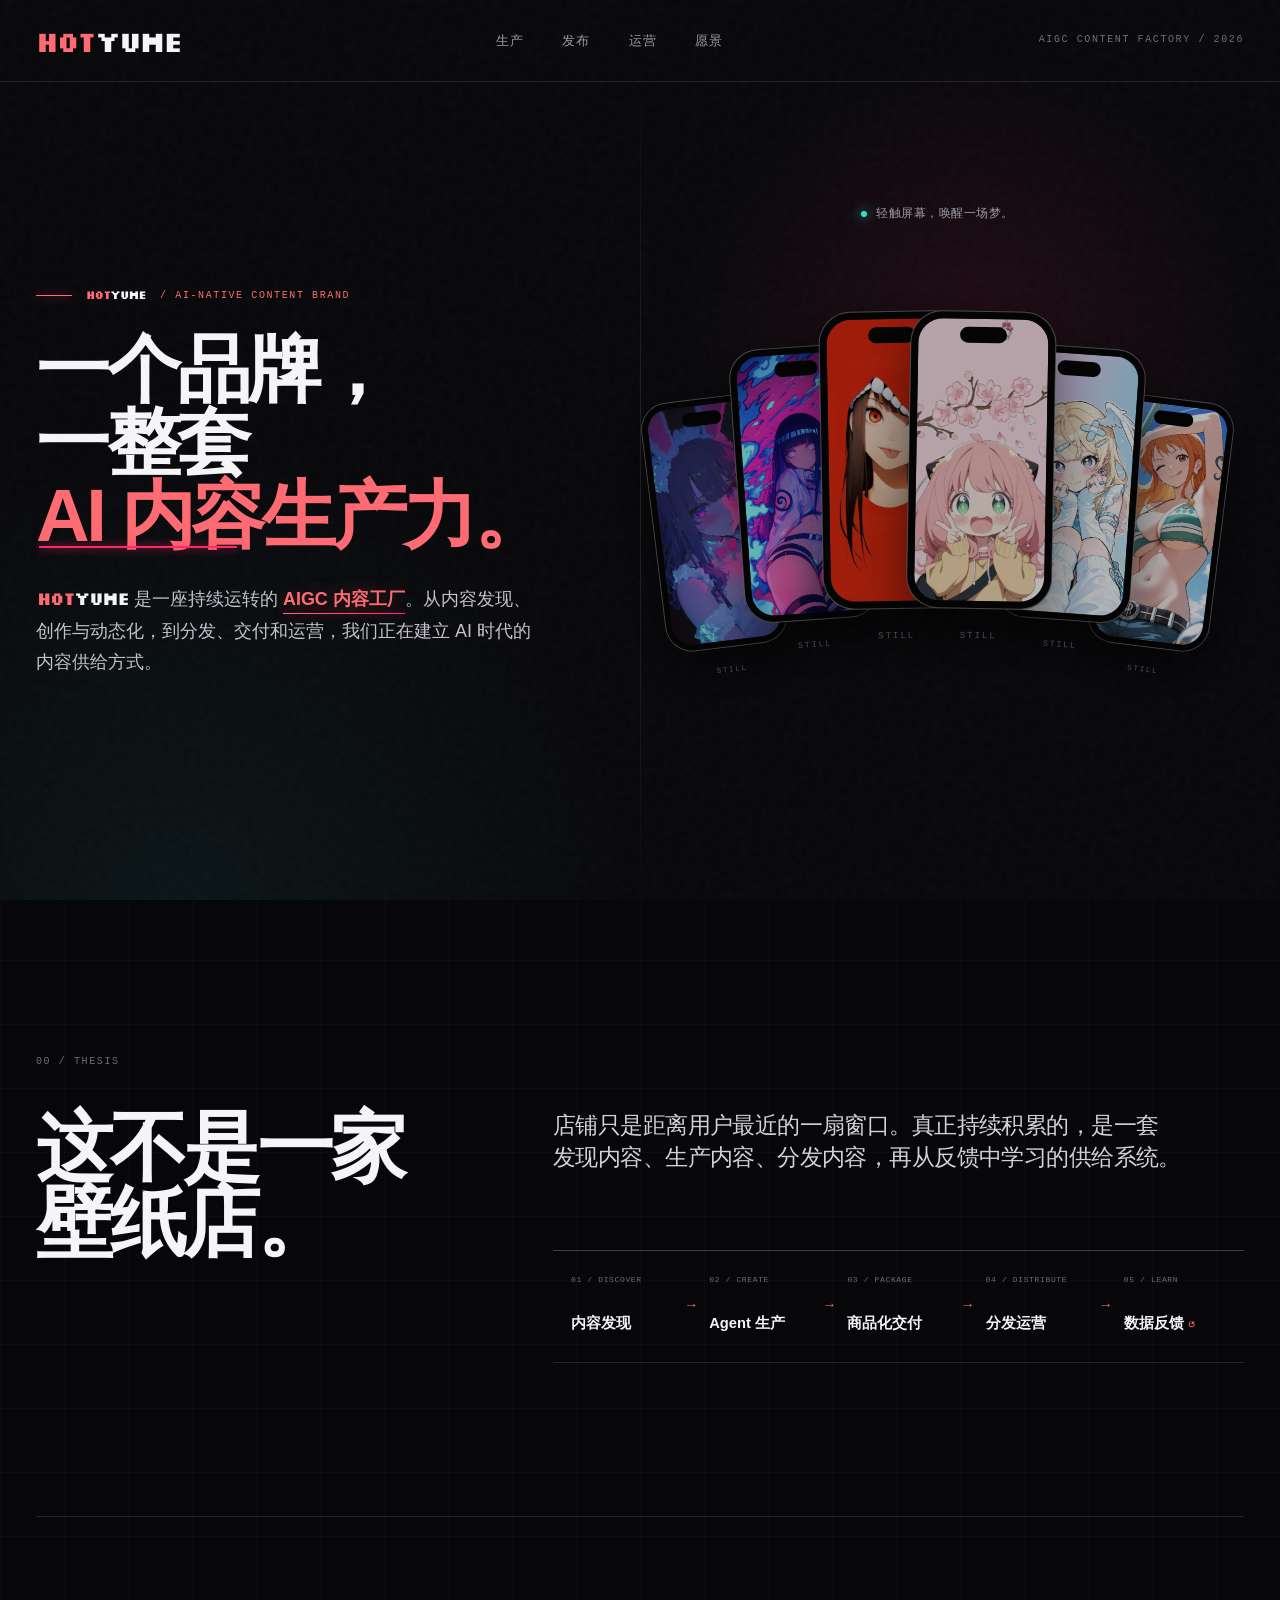
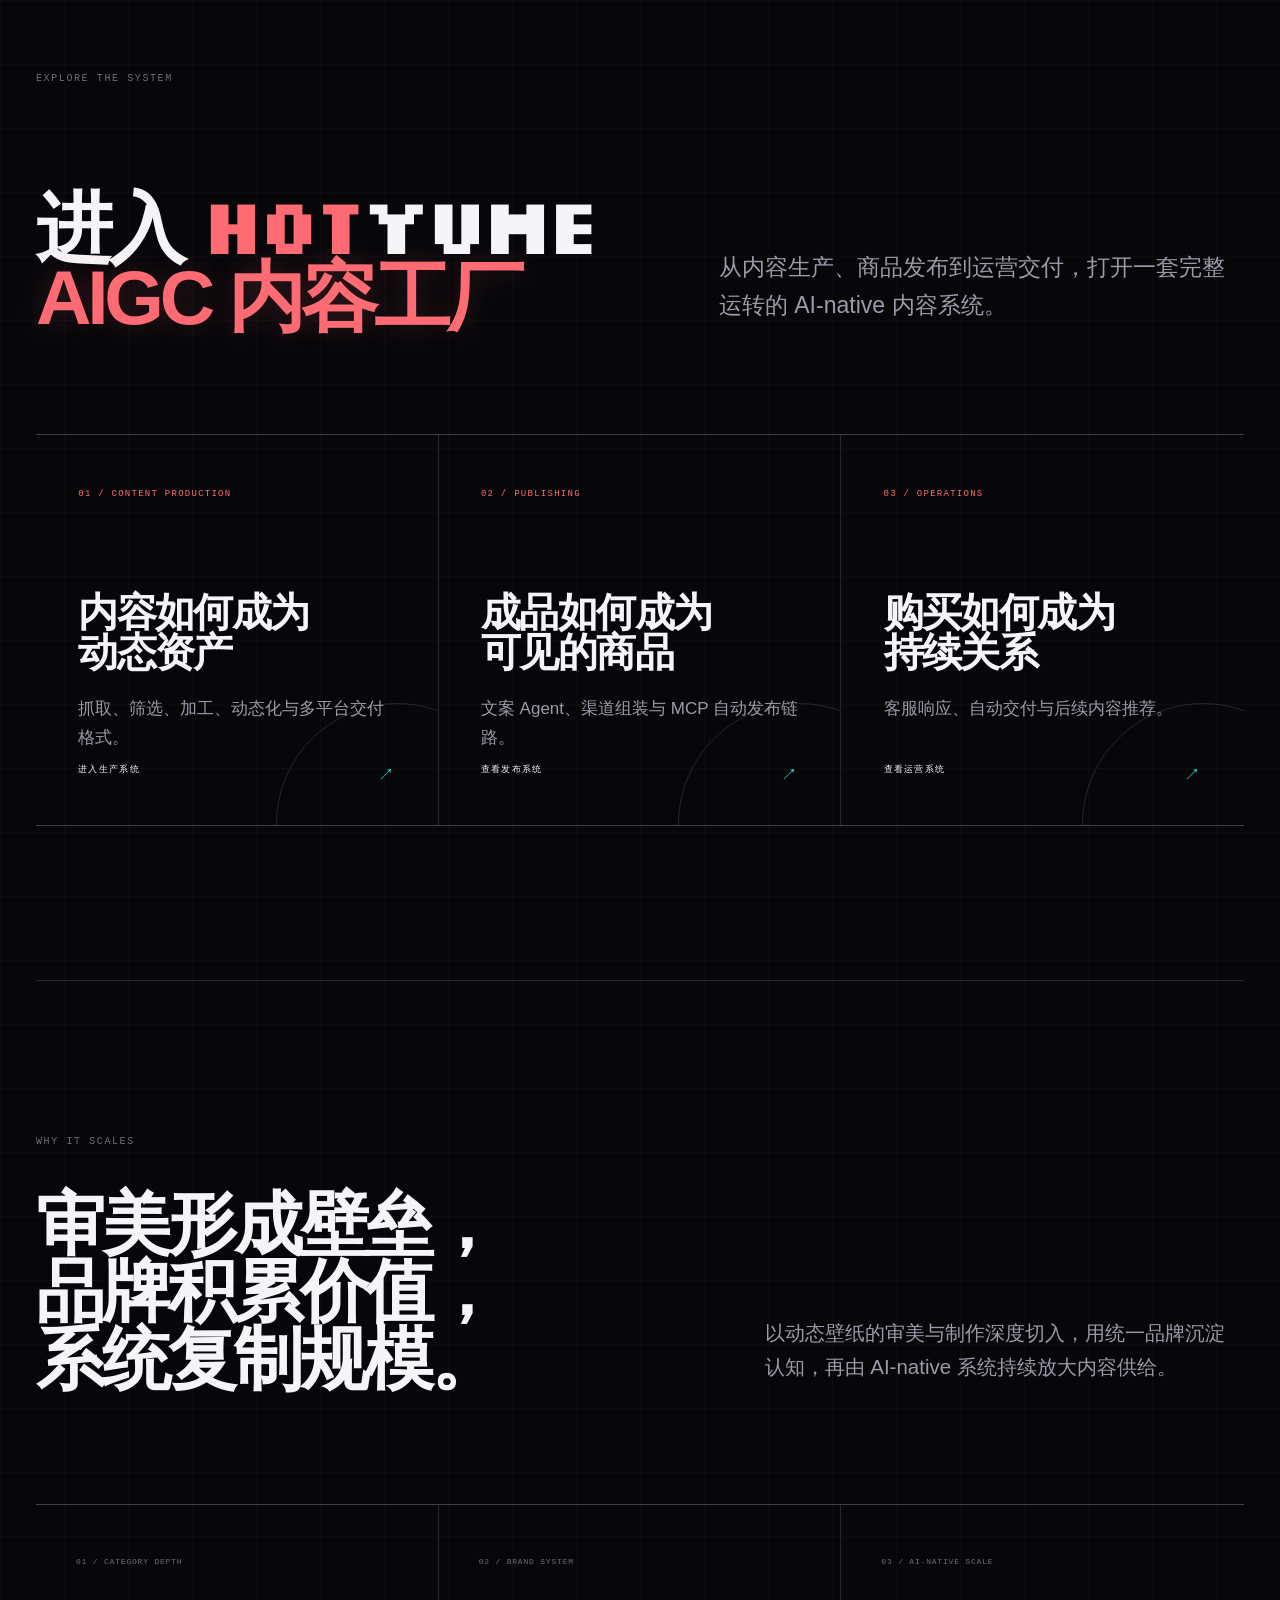
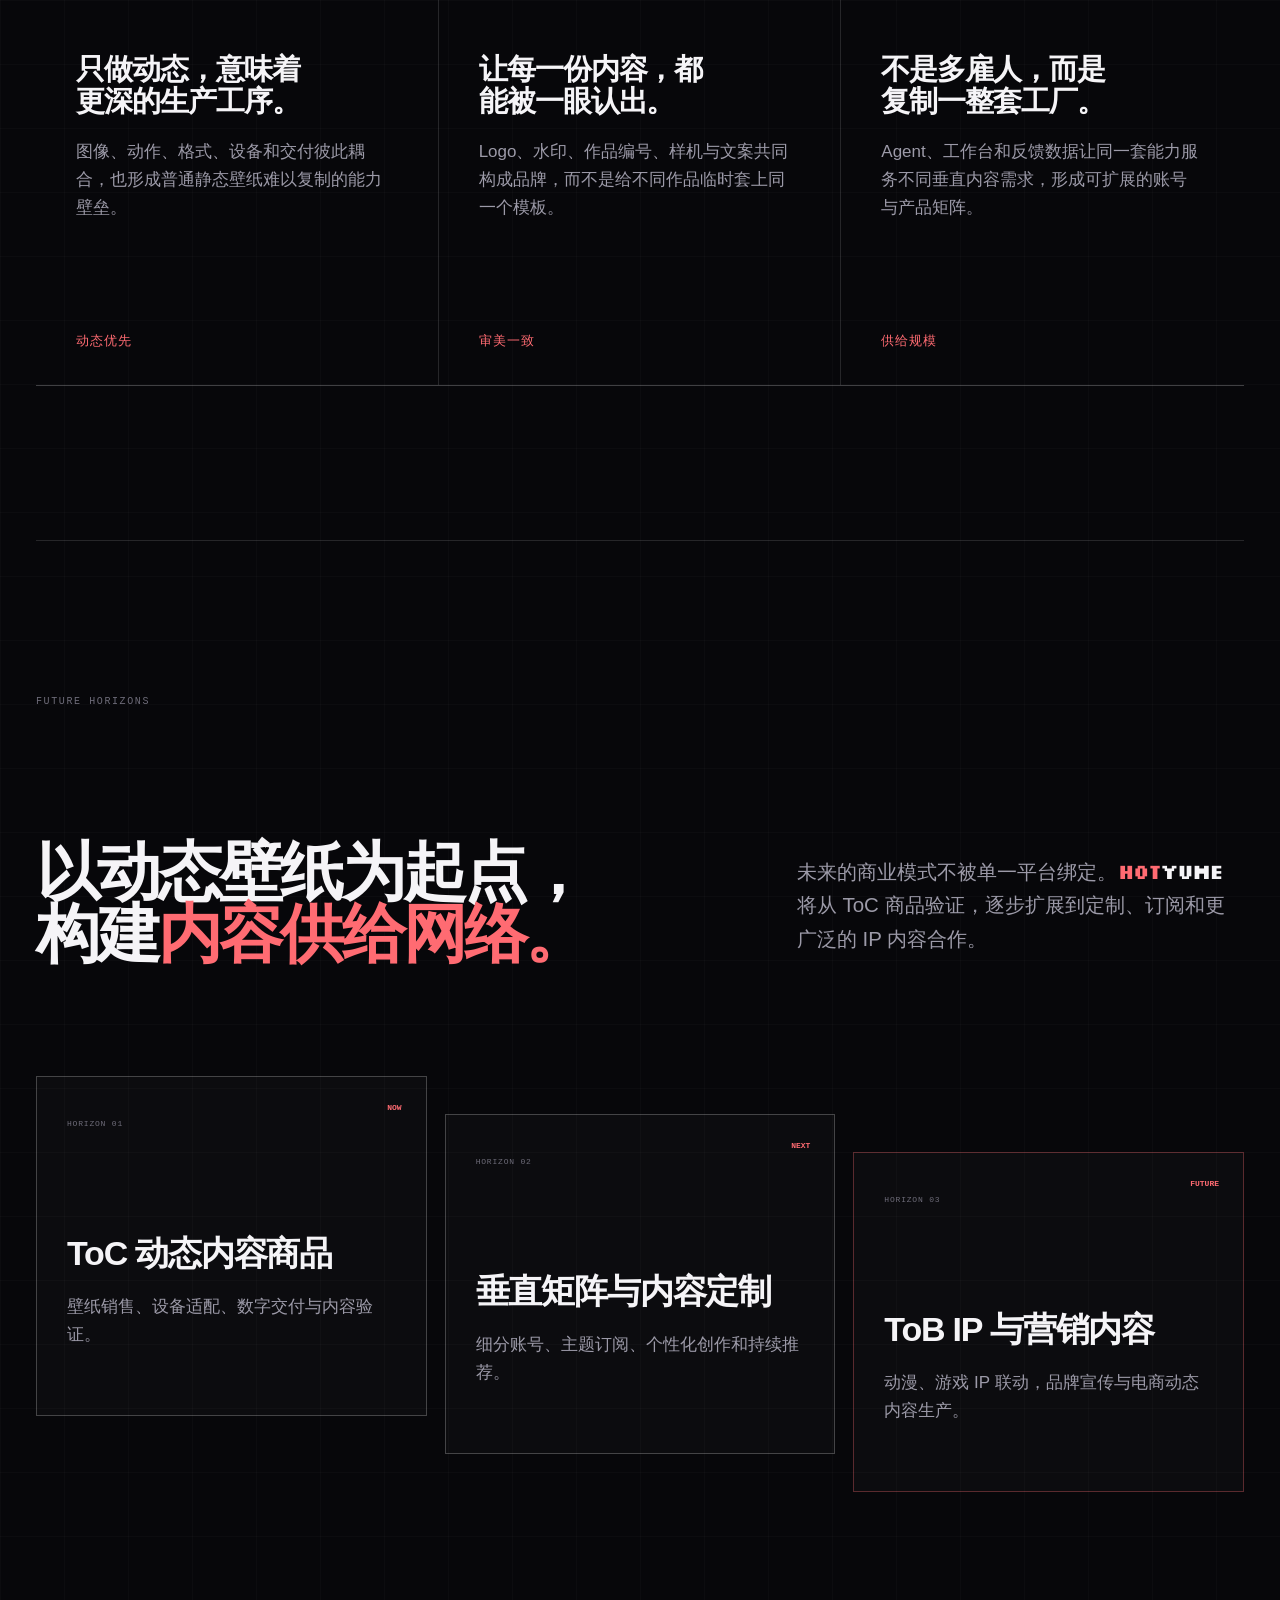
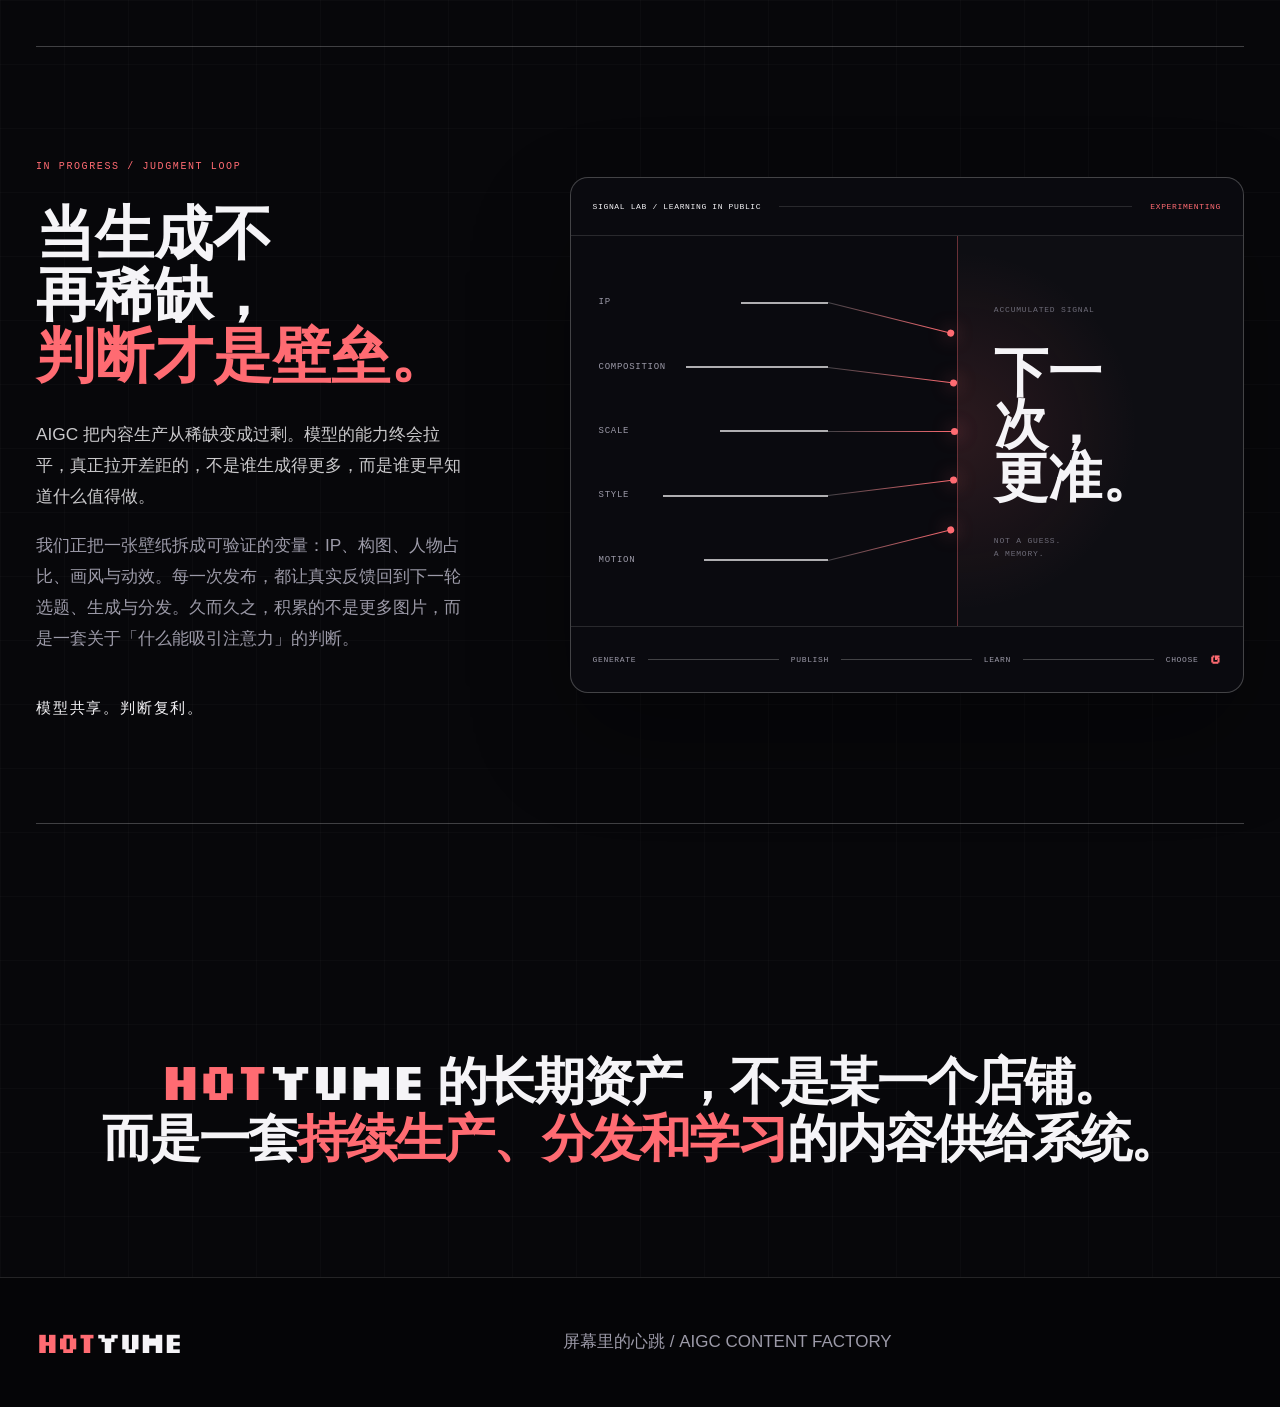
==== index.html @ b623e6e8 "Publish HotYume showcase" ====
<!doctype html>
<html lang="zh-CN">
<head>
  <meta charset="utf-8">
  <meta name="viewport" content="width=device-width, initial-scale=1">
  <meta name="description" content="HotYume — 为动态内容而生的 AIGC 内容工厂。">
  <title>HotYume — AIGC 内容工厂</title>
  <script>
    if (location.protocol === 'file:') {
      const target = new URL('http://127.0.0.1:8911/');
      target.hash = location.hash;
      location.replace(target.href);
    }
  </script>
  <link rel="icon" href="data:image/svg+xml,%3Csvg xmlns='http://www.w3.org/2000/svg' viewBox='0 0 64 64'%3E%3Crect width='64' height='64' rx='14' fill='%2307070a'/%3E%3Cpath d='M14 15h10v12h16V15h10v34H40V36H24v13H14z' fill='%23ff6b72'/%3E%3C/svg%3E">
  <link rel="stylesheet" href="assets/base.css?v=20260824j">
  <link rel="stylesheet" href="assets/production.css?v=20260824a">
  <link rel="stylesheet" href="assets/commercial.css?v=20260824g">
  <link rel="stylesheet" href="assets/factory.css?v=20260823c">
  <link rel="stylesheet" href="assets/responsive.css?v=20260824d">
</head>
<body>
  <a class="skip-link" href="#main">跳到主要内容</a>

  <header class="site-header" data-header>
    <a class="brand hotyume-wordmark hotyume-wordmark--logo" data-hotyume-wordmark href="#hero" aria-label="HotYume 首页">
      <span class="hotyume-wordmark__hot" aria-hidden="true">HOT</span><span class="hotyume-wordmark__yume" aria-hidden="true">YUME</span>
    </a>
    <nav class="top-nav" aria-label="主要导航">
      <a href="factory.html#production">生产</a>
      <a href="factory.html#publishing">发布</a>
      <a href="factory.html#operations">运营</a>
      <a href="#vision">愿景</a>
    </nav>
    <span class="header-mark">AIGC CONTENT FACTORY / 2026</span>
  </header>

  <main id="main">
    <section class="hero" id="hero" aria-labelledby="hero-title">
      <div class="hero-grain" aria-hidden="true"></div>
      <div class="hero-copy">
        <p class="eyebrow"><span class="hotyume-wordmark hotyume-wordmark--utility" data-hotyume-wordmark role="img" aria-label="HotYume"><span class="hotyume-wordmark__hot" aria-hidden="true">HOT</span><span class="hotyume-wordmark__yume" aria-hidden="true">YUME</span></span> / AI-NATIVE CONTENT BRAND</p>
        <h1 id="hero-title">一个品牌，<br>一整套 <em>AI 内容生产力。</em></h1>
        <p class="hero-intro"><span class="hotyume-wordmark hotyume-wordmark--inline" data-hotyume-wordmark role="img" aria-label="HotYume"><span class="hotyume-wordmark__hot" aria-hidden="true">HOT</span><span class="hotyume-wordmark__yume" aria-hidden="true">YUME</span></span> 是一座持续运转的 <strong class="factory-highlight" data-factory-highlight>AIGC 内容工厂</strong>。从内容发现、创作与动态化，到分发、交付和运营，我们正在建立 AI 时代的内容供给方式。</p>
      </div>

      <div class="wallpaper-stage" aria-label="静态与动态壁纸互动展示">
        <p class="stage-hint"><span></span> 轻触屏幕，唤醒一场梦。</p>
        <div class="phone-deck">
          <button class="phone-card phone-card-a" type="button" data-wallpaper-card data-state="still" aria-pressed="false" aria-label="切换 729 壁纸的动态预览">
            <span class="phone-shell">
              <span class="phone-screen asset-slot hero-slot has-real-media" data-asset-slot="hero-wallpaper-01" data-asset-ratio="9:19.6">
                <img class="wallpaper-media wallpaper-still" src="assets/media/wallpapers/729-still.webp" width="720" height="1566" alt="" decoding="async" draggable="false">
                <video class="wallpaper-media wallpaper-live" data-wallpaper-video poster="assets/media/wallpapers/729-still.webp" preload="auto" muted loop playsinline aria-hidden="true">
                  <source src="assets/media/wallpapers/729-live.mp4" type="video/mp4">
                </video>
              </span>
            </span>
            <span class="phone-state">STILL</span>
          </button>

          <button class="phone-card phone-card-b" type="button" data-wallpaper-card data-state="still" aria-pressed="false" aria-label="切换 816 壁纸的动态预览">
            <span class="phone-shell">
              <span class="phone-screen asset-slot hero-slot has-real-media" data-asset-slot="hero-wallpaper-02" data-asset-ratio="9:19.6">
                <img class="wallpaper-media wallpaper-still" src="assets/media/wallpapers/816-still.webp" width="720" height="1566" alt="" decoding="async" draggable="false">
                <video class="wallpaper-media wallpaper-live" data-wallpaper-video poster="assets/media/wallpapers/816-still.webp" preload="auto" muted loop playsinline aria-hidden="true">
                  <source src="assets/media/wallpapers/816-live.mp4" type="video/mp4">
                </video>
              </span>
            </span>
            <span class="phone-state">STILL</span>
          </button>

          <button class="phone-card phone-card-c" type="button" data-wallpaper-card data-state="still" aria-pressed="false" aria-label="切换 009 壁纸的动态预览">
            <span class="phone-shell">
              <span class="phone-screen asset-slot hero-slot has-real-media" data-asset-slot="hero-wallpaper-03" data-asset-ratio="9:19.6">
                <img class="wallpaper-media wallpaper-still" src="assets/media/wallpapers/009-still.webp" width="720" height="1566" alt="" decoding="async" draggable="false">
                <video class="wallpaper-media wallpaper-live" data-wallpaper-video poster="assets/media/wallpapers/009-still.webp" preload="auto" muted loop playsinline aria-hidden="true">
                  <source src="assets/media/wallpapers/009-live.mp4" type="video/mp4">
                </video>
              </span>
            </span>
            <span class="phone-state">STILL</span>
          </button>

          <button class="phone-card phone-card-d" type="button" data-wallpaper-card data-state="still" aria-pressed="false" aria-label="切换 005 壁纸的动态预览">
            <span class="phone-shell">
              <span class="phone-screen asset-slot hero-slot has-real-media" data-asset-slot="hero-wallpaper-04" data-asset-ratio="9:19.6">
                <img class="wallpaper-media wallpaper-still" src="assets/media/wallpapers/005-still.webp" width="720" height="1566" alt="" decoding="async" draggable="false">
                <video class="wallpaper-media wallpaper-live" data-wallpaper-video poster="assets/media/wallpapers/005-still.webp" preload="auto" muted loop playsinline aria-hidden="true">
                  <source src="assets/media/wallpapers/005-live.mp4" type="video/mp4">
                </video>
              </span>
            </span>
            <span class="phone-state">STILL</span>
          </button>

          <button class="phone-card phone-card-e" type="button" data-wallpaper-card data-state="still" aria-pressed="false" aria-label="切换 011 壁纸的动态预览">
            <span class="phone-shell">
              <span class="phone-screen asset-slot hero-slot has-real-media" data-asset-slot="hero-wallpaper-05" data-asset-ratio="9:19.6">
                <img class="wallpaper-media wallpaper-still" src="assets/media/wallpapers/011-still.webp" width="720" height="1566" alt="" decoding="async" draggable="false">
                <video class="wallpaper-media wallpaper-live" data-wallpaper-video poster="assets/media/wallpapers/011-still.webp" preload="auto" muted loop playsinline aria-hidden="true">
                  <source src="assets/media/wallpapers/011-live.mp4" type="video/mp4">
                </video>
              </span>
            </span>
            <span class="phone-state">STILL</span>
          </button>

          <button class="phone-card phone-card-f" type="button" data-wallpaper-card data-state="still" aria-pressed="false" aria-label="切换 002 壁纸的动态预览">
            <span class="phone-shell">
              <span class="phone-screen asset-slot hero-slot has-real-media" data-asset-slot="hero-wallpaper-06" data-asset-ratio="9:19.6">
                <img class="wallpaper-media wallpaper-still" src="assets/media/wallpapers/002-still.webp" width="720" height="1566" alt="" decoding="async" draggable="false">
                <video class="wallpaper-media wallpaper-live" data-wallpaper-video poster="assets/media/wallpapers/002-still.webp" preload="auto" muted loop playsinline aria-hidden="true">
                  <source src="assets/media/wallpapers/002-live.mp4" type="video/mp4">
                </video>
              </span>
            </span>
            <span class="phone-state">STILL</span>
          </button>
        </div>
      </div>
    </section>

    <section class="thesis section-pad" id="factory" aria-labelledby="factory-title">
      <div class="section-number">00 / THESIS</div>
      <div class="thesis-grid">
        <h2 id="factory-title">这不是一家<br>壁纸店。</h2>
        <div class="thesis-body">
          <p class="lead">店铺只是距离用户最近的一扇窗口。真正持续积累的，是一套发现内容、生产内容、分发内容，再从反馈中学习的供给系统。</p>
          <ol class="system-loop" aria-label="HotYume 内容闭环">
            <li data-system-step><small>01 / DISCOVER</small><strong>内容发现</strong></li>
            <li data-system-step><small>02 / CREATE</small><strong>Agent 生产</strong></li>
            <li data-system-step><small>03 / PACKAGE</small><strong>商品化交付</strong></li>
            <li data-system-step><small>04 / DISTRIBUTE</small><strong>分发运营</strong></li>
            <li data-system-step><small>05 / LEARN</small><strong>数据反馈 <span aria-hidden="true">↺</span></strong></li>
          </ol>
        </div>
      </div>
    </section>

    <section class="factory-entry section-pad" id="factory-entry" aria-labelledby="factory-entry-title">
      <div class="factory-entry-head reveal">
        <span class="section-number">EXPLORE THE SYSTEM</span>
        <h2 id="factory-entry-title">进入 <span class="hotyume-wordmark hotyume-wordmark--inline" data-hotyume-wordmark role="img" aria-label="HotYume"><span class="hotyume-wordmark__hot" aria-hidden="true">HOT</span><span class="hotyume-wordmark__yume" aria-hidden="true">YUME</span></span><br><em>AIGC 内容工厂</em></h2>
        <p>从内容生产、商品发布到运营交付，打开一套完整运转的 AI-native 内容系统。</p>
      </div>
      <div class="factory-entry-grid reveal" aria-label="内容工厂三大章节">
        <a href="factory.html#production">
          <span>01 / CONTENT PRODUCTION</span>
          <h3>内容如何成为<br>动态资产</h3>
          <p>抓取、筛选、加工、动态化与多平台交付格式。</p>
          <b>进入生产系统 <i aria-hidden="true">↗</i></b>
        </a>
        <a href="factory.html#publishing">
          <span>02 / PUBLISHING</span>
          <h3>成品如何成为<br>可见的商品</h3>
          <p>文案 Agent、渠道组装与 MCP 自动发布链路。</p>
          <b>查看发布系统 <i aria-hidden="true">↗</i></b>
        </a>
        <a href="factory.html#operations">
          <span>03 / OPERATIONS</span>
          <h3>购买如何成为<br>持续关系</h3>
          <p>客服响应、自动交付与后续内容推荐。</p>
          <b>查看运营系统 <i aria-hidden="true">↗</i></b>
        </a>
      </div>
    </section>
    <section class="moat section-pad" id="moat" aria-labelledby="moat-title">
      <div class="section-number">WHY IT SCALES</div>
      <header class="moat-head reveal">
        <h2 id="moat-title">审美形成壁垒，品牌积累价值，系统复制规模。</h2>
        <p>以动态壁纸的审美与制作深度切入，用统一品牌沉淀认知，再由 AI-native 系统持续放大内容供给。</p>
      </header>
      <div class="moat-columns reveal">
        <article><span>01 / CATEGORY DEPTH</span><h3>只做动态，意味着更深的生产工序。</h3><p>图像、动作、格式、设备和交付彼此耦合，也形成普通静态壁纸难以复制的能力壁垒。</p><b>动态优先</b></article>
        <article><span>02 / BRAND SYSTEM</span><h3>让每一份内容，都能被一眼认出。</h3><p>Logo、水印、作品编号、样机与文案共同构成品牌，而不是给不同作品临时套上同一个模板。</p><b>审美一致</b></article>
        <article><span>03 / AI-NATIVE SCALE</span><h3>不是多雇人，而是复制一整套工厂。</h3><p>Agent、工作台和反馈数据让同一套能力服务不同垂直内容需求，形成可扩展的账号与产品矩阵。</p><b>供给规模</b></article>
      </div>
    </section>

    <section class="vision section-pad" id="vision" aria-labelledby="vision-title">
      <div class="vision-intro reveal">
        <div class="section-number">FUTURE HORIZONS</div>
        <h2 id="vision-title">以动态壁纸为起点，<br>构建<em>内容供给网络。</em></h2>
        <p>未来的商业模式不被单一平台绑定。<span class="hotyume-wordmark hotyume-wordmark--inline" data-hotyume-wordmark role="img" aria-label="HotYume"><span class="hotyume-wordmark__hot" aria-hidden="true">HOT</span><span class="hotyume-wordmark__yume" aria-hidden="true">YUME</span></span> 将从 ToC 商品验证，逐步扩展到定制、订阅和更广泛的 IP 内容合作。</p>
      </div>
      <div class="horizons reveal">
        <article><span>HORIZON 01</span><b>NOW</b><h3>ToC 动态内容商品</h3><p>壁纸销售、设备适配、数字交付与内容验证。</p></article>
        <article><span>HORIZON 02</span><b>NEXT</b><h3>垂直矩阵与内容定制</h3><p>细分账号、主题订阅、个性化创作和持续推荐。</p></article>
        <article><span>HORIZON 03</span><b>FUTURE</b><h3>ToB IP 与营销内容</h3><p>动漫、游戏 IP 联动，品牌宣传与电商动态内容生产。</p></article>
      </div>
      <article class="judgment-lab reveal" aria-labelledby="judgment-title">
        <div class="judgment-copy">
          <span class="kicker">IN PROGRESS / JUDGMENT LOOP</span>
          <h3 id="judgment-title">当生成不再稀缺，<em>判断才是壁垒。</em></h3>
          <div class="judgment-story">
            <p>AIGC 把内容生产从稀缺变成过剩。模型的能力终会拉平，真正拉开差距的，不是谁生成得更多，而是谁更早知道什么值得做。</p>
            <p>我们正把一张壁纸拆成可验证的变量：IP、构图、人物占比、画风与动效。每一次发布，都让真实反馈回到下一轮选题、生成与分发。久而久之，积累的不是更多图片，而是一套关于「什么能吸引注意力」的判断。</p>
          </div>
          <small>模型共享。判断复利。</small>
        </div>
        <div class="judgment-visual" role="img" aria-label="判断力实验图：IP、构图、人物占比、画风和动效五类变量，经过生成、发布和学习，持续校准下一轮内容选择">
          <div class="judgment-visual__head"><span>SIGNAL LAB / LEARNING IN PUBLIC</span><i></i><b>EXPERIMENTING</b></div>
          <div class="judgment-visual__body">
            <div class="judgment-variables" aria-hidden="true">
              <span>IP</span>
              <span>COMPOSITION</span>
              <span>SCALE</span>
              <span>STYLE</span>
              <span>MOTION</span>
            </div>
            <div class="judgment-signals" aria-hidden="true"><i></i><i></i><i></i><i></i><i></i></div>
            <div class="judgment-result"><span>ACCUMULATED SIGNAL</span><strong>下一次，<br>更准。</strong><small>NOT A GUESS.<br>A MEMORY.</small></div>
          </div>
          <div class="judgment-cycle" aria-hidden="true"><span>GENERATE</span><i></i><span>PUBLISH</span><i></i><span>LEARN</span><i></i><span>CHOOSE</span><b>↺</b></div>
        </div>
      </article>
      <blockquote class="closing-thesis reveal"><span class="hotyume-wordmark hotyume-wordmark--inline" data-hotyume-wordmark role="img" aria-label="HotYume"><span class="hotyume-wordmark__hot" aria-hidden="true">HOT</span><span class="hotyume-wordmark__yume" aria-hidden="true">YUME</span></span> 的长期资产，不是某一个店铺。<br>而是一套<em>持续生产、分发和学习</em>的内容供给系统。</blockquote>
    </section>
  </main>

  <footer class="site-footer">
    <div class="brand footer-brand hotyume-wordmark hotyume-wordmark--logo" data-hotyume-wordmark role="img" aria-label="HotYume"><span class="hotyume-wordmark__hot" aria-hidden="true">HOT</span><span class="hotyume-wordmark__yume" aria-hidden="true">YUME</span></div>
    <p>屏幕里的心跳 / AIGC CONTENT FACTORY</p>
  </footer>

  <script type="module" src="assets/site.mjs?v=20260823h"></script>
</body>
</html>
---- assets/base.css ----
@font-face {
  font-family: "HotYume Pixel";
  src: url("fonts/silkscreen-bold.woff2") format("woff2");
  font-style: normal;
  font-weight: 700;
  font-display: swap;
}

:root {
  --void: #07070a;
  --surface: #101016;
  --surface-2: #15151d;
  --surface-3: #1b1b24;
  --paper: #f5f4f7;
  --muted: #9c9aa8;
  --muted-2: #6e6c79;
  --line: rgba(245, 244, 247, 0.13);
  --line-strong: rgba(245, 244, 247, 0.24);
  --hot-coral: #ff6b72;
  --pulse-pink: #ff2868;
  --dream-cyan: #35ddd0;
  --danger: #ff5d62;
  --radius-sm: 8px;
  --radius-md: 18px;
  --radius-lg: 30px;
  --font-body: "Avenir Next", "PingFang SC", "Hiragino Sans GB", sans-serif;
  --font-display: "Avenir Next Condensed", "DIN Condensed", "PingFang SC", sans-serif;
  --font-utility: Menlo, Monaco, "Courier New", monospace;
  --font-brand-pixel: "HotYume Pixel", "Courier New", monospace;
  --ease-out: cubic-bezier(0.2, 0.8, 0.2, 1);
  --page: min(1500px, calc(100vw - 72px));
}

* {
  box-sizing: border-box;
}

html {
  scroll-behavior: smooth;
  background: var(--void);
}

body {
  margin: 0;
  min-width: 320px;
  color: var(--paper);
  background:
    linear-gradient(rgba(255, 255, 255, 0.018) 1px, transparent 1px),
    linear-gradient(90deg, rgba(255, 255, 255, 0.018) 1px, transparent 1px),
    var(--void);
  background-size: 64px 64px;
  font-family: var(--font-body);
  font-size: 17px;
  line-height: 1.65;
  -webkit-font-smoothing: antialiased;
}

button,
a,
input {
  font: inherit;
}

button,
a {
  -webkit-tap-highlight-color: transparent;
}

button:focus-visible,
a:focus-visible,
input:focus-visible {
  outline: 2px solid var(--dream-cyan);
  outline-offset: 4px;
}

a {
  color: inherit;
}

[hidden] {
  display: none !important;
}

.skip-link {
  position: fixed;
  top: 10px;
  left: 10px;
  z-index: 100;
  transform: translateY(-140%);
  padding: 10px 14px;
  color: var(--void);
  background: var(--dream-cyan);
  border-radius: var(--radius-sm);
  text-decoration: none;
}

.skip-link:focus {
  transform: translateY(0);
}

.site-header {
  position: absolute;
  top: 0;
  left: 0;
  z-index: 20;
  display: grid;
  grid-template-columns: auto 1fr auto;
  align-items: center;
  width: 100%;
  height: 82px;
  padding: 0 36px;
  border-bottom: 1px solid rgba(245, 244, 247, 0.11);
}

.brand {
  text-decoration: none;
}

.hotyume-wordmark {
  display: inline-flex;
  align-items: baseline;
  gap: 0;
  max-width: 100%;
  white-space: nowrap;
  line-height: 1;
  vertical-align: baseline;
}

.hotyume-wordmark__hot,
.hotyume-wordmark__yume {
  font-family: var(--font-brand-pixel);
  font-style: normal;
  font-weight: 700;
  font-synthesis: none;
  font-variant-ligatures: none;
  letter-spacing: -0.08em;
  text-rendering: geometricPrecision;
  transform: scaleY(1.12);
  transform-origin: 50% 60%;
  -webkit-font-smoothing: none;
}

.hotyume-wordmark__hot {
  color: var(--hot-coral);
}

.hotyume-wordmark__yume {
  color: var(--paper);
}

.hotyume-wordmark--logo .hotyume-wordmark__hot,
.hotyume-wordmark--logo .hotyume-wordmark__yume {
  font-size: 26px;
}

.hotyume-wordmark--inline {
  gap: 0;
  margin-inline: 0.04em;
  vertical-align: 0.035em;
}

.hotyume-wordmark--inline .hotyume-wordmark__hot,
.hotyume-wordmark--inline .hotyume-wordmark__yume {
  font-size: 0.92em;
}

.hotyume-wordmark--utility {
  gap: 0;
  line-height: 1;
}

.hotyume-wordmark--utility .hotyume-wordmark__hot,
.hotyume-wordmark--utility .hotyume-wordmark__yume {
  font-size: 1.08em;
}

.top-nav {
  display: flex;
  justify-content: center;
  gap: clamp(20px, 3vw, 52px);
}

.top-nav a {
  color: var(--muted);
  font-size: 13px;
  letter-spacing: 0.08em;
  text-decoration: none;
  transition: color 180ms var(--ease-out);
}

.top-nav a:hover {
  color: var(--paper);
}

.header-mark,
.section-number,
.eyebrow,
.kicker {
  font-family: var(--font-utility);
  font-size: 10px;
  letter-spacing: 0.16em;
  text-transform: uppercase;
}

.header-mark {
  color: var(--muted-2);
}

.section-pad {
  width: var(--page);
  margin-inline: auto;
  padding-block: clamp(100px, 12vw, 190px);
}

.hero {
  position: relative;
  display: grid;
  grid-template-columns: minmax(430px, 0.9fr) minmax(560px, 1.1fr);
  min-height: 100svh;
  overflow: hidden;
  padding: 130px max(36px, calc((100vw - 1500px) / 2)) 64px;
  background:
    radial-gradient(circle at 76% 38%, rgba(255, 40, 104, 0.10), transparent 26%),
    radial-gradient(circle at 14% 100%, rgba(53, 221, 208, 0.06), transparent 32%),
    var(--void);
}

.hero::before {
  content: "";
  position: absolute;
  top: 82px;
  bottom: 0;
  left: 50%;
  width: 1px;
  background: linear-gradient(transparent, var(--line), transparent);
}

.hero-grain {
  position: absolute;
  inset: 0;
  pointer-events: none;
  opacity: 0.18;
  background-image: url("data:image/svg+xml,%3Csvg viewBox='0 0 160 160' xmlns='http://www.w3.org/2000/svg'%3E%3Cfilter id='n'%3E%3CfeTurbulence type='fractalNoise' baseFrequency='.82' numOctaves='2' stitchTiles='stitch'/%3E%3C/filter%3E%3Crect width='100%25' height='100%25' filter='url(%23n)' opacity='.16'/%3E%3C/svg%3E");
  mix-blend-mode: screen;
}

.hero-copy {
  position: relative;
  z-index: 2;
  align-self: center;
  max-width: 720px;
  padding-right: clamp(20px, 3.5vw, 60px);
}

.eyebrow,
.kicker {
  color: var(--hot-coral);
}

.eyebrow {
  display: flex;
  align-items: center;
  gap: 14px;
  margin: 0 0 30px;
}

.eyebrow::before {
  content: "";
  width: 36px;
  height: 1px;
  background: var(--hot-coral);
  box-shadow: 0 0 12px var(--pulse-pink);
}

.hero h1,
.chapter-head h2,
.thesis h2,
.moat-head h2,
.vision h2 {
  margin: 0;
  font-family: var(--font-display);
  font-weight: 800;
  letter-spacing: -0.045em;
  line-height: 0.98;
  text-wrap: balance;
}

.hero h1 {
  max-width: 760px;
  font-size: clamp(55px, 5.8vw, 102px);
}

.hero h1 em {
  position: relative;
  color: var(--hot-coral);
  font-style: normal;
  white-space: nowrap;
}

.hero h1 em::after {
  content: "";
  position: absolute;
  right: -15px;
  bottom: 0.12em;
  left: 3px;
  height: 2px;
  transform: scaleX(0.38);
  transform-origin: left;
  background: var(--pulse-pink);
  box-shadow: 0 0 16px var(--pulse-pink);
  animation: underline-pulse 3.6s var(--ease-out) infinite;
}

.hero-intro {
  max-width: 620px;
  margin: 32px 0 0;
  color: #c4c2cb;
  font-size: clamp(17px, 1.4vw, 21px);
  line-height: 1.75;
  text-wrap: pretty;
}

.factory-highlight {
  position: relative;
  display: inline-block;
  color: var(--hot-coral);
  font-weight: 700;
  text-shadow: 0 0 18px rgba(255, 107, 114, 0.3);
}

.factory-highlight::after {
  content: "";
  position: absolute;
  right: 0;
  bottom: 0.08em;
  left: 0;
  height: 1px;
  background: linear-gradient(90deg, var(--hot-coral), var(--pulse-pink));
  box-shadow: 0 0 10px rgba(255, 40, 104, 0.7);
}

.wallpaper-stage {
  position: relative;
  z-index: 2;
  display: flex;
  min-width: 0;
  flex-direction: column;
  justify-content: center;
  padding-left: clamp(22px, 4vw, 70px);
}

.stage-hint {
  display: flex;
  align-items: center;
  justify-content: center;
  width: min(760px, 100%);
  gap: 9px;
  margin: 0 auto 20px;
  color: var(--muted);
  font-size: 12px;
  letter-spacing: 0.04em;
  transform: translateY(36px);
}

.stage-hint span {
  width: 6px;
  height: 6px;
  border-radius: 50%;
  background: var(--dream-cyan);
  box-shadow: 0 0 12px var(--dream-cyan);
  animation: status-blink 2s ease-in-out infinite;
}

.phone-deck {
  display: grid;
  grid-template-columns: repeat(6, minmax(0, 1fr));
  align-items: center;
  width: min(760px, 100%);
  min-height: 590px;
  margin-inline: auto;
  perspective: 1200px;
}

.phone-card {
  --phone-x: 0px;
  --phone-y: 0px;
  --phone-rotate: 0deg;
  --phone-scale: 0.92;
  position: relative;
  z-index: var(--phone-z, 1);
  justify-self: center;
  width: clamp(132px, 11.4vw, 184px);
  padding: 0 0 34px;
  border: 0;
  color: var(--paper);
  background: transparent;
  cursor: pointer;
  filter: brightness(0.72) saturate(0.82);
  transform: translate(var(--phone-x), var(--phone-y)) rotate(var(--phone-rotate)) scale(var(--phone-scale));
  transition: transform 500ms var(--ease-out), filter 500ms var(--ease-out);
}

.phone-card-a {
  --phone-x: 34px;
  --phone-y: 34px;
  --phone-rotate: -7deg;
  --phone-scale: 0.84;
  --phone-z: 1;
}

.phone-card-b {
  --phone-x: 21px;
  --phone-y: -4px;
  --phone-rotate: -4deg;
  --phone-scale: 0.92;
  --phone-z: 2;
}

.phone-card-c {
  --phone-x: 8px;
  --phone-y: -26px;
  --phone-rotate: -1deg;
  --phone-scale: 1;
  --phone-z: 3;
}

.phone-card-d {
  --phone-x: -8px;
  --phone-y: -26px;
  --phone-rotate: 1deg;
  --phone-scale: 1;
  --phone-z: 3;
}

.phone-card-e {
  --phone-x: -21px;
  --phone-y: -4px;
  --phone-rotate: 4deg;
  --phone-scale: 0.92;
  --phone-z: 2;
}

.phone-card-f {
  --phone-x: -34px;
  --phone-y: 34px;
  --phone-rotate: 7deg;
  --phone-scale: 0.84;
  --phone-z: 1;
}

.phone-card:hover,
.phone-card:focus-visible,
.phone-card.is-live {
  z-index: 8;
  filter: brightness(1);
  transform: translate(var(--phone-x), calc(var(--phone-y) - 18px)) rotate(0) scale(1.05);
}

.phone-shell {
  display: block;
  padding: 7px;
  border: 1px solid rgba(245, 244, 247, 0.4);
  border-radius: 32px;
  background: #050507;
  box-shadow: 0 24px 55px rgba(0, 0, 0, 0.55);
}

.phone-screen {
  position: relative;
  display: block;
  aspect-ratio: 1206 / 2622;
  overflow: hidden;
  border-radius: 25px;
  background-color: #16161e;
}

.phone-screen::before {
  content: "";
  position: absolute;
  top: 8px;
  left: 50%;
  z-index: 4;
  width: 36%;
  height: 16px;
  transform: translateX(-50%);
  border-radius: 20px;
  background: #050507;
}

.asset-index,
.asset-spec {
  position: absolute;
  z-index: 5;
  left: 16px;
  color: rgba(245, 244, 247, 0.72);
  font-family: var(--font-utility);
  font-size: 8px;
  letter-spacing: 0.09em;
}

.asset-index {
  top: 40px;
}

.asset-spec {
  bottom: 17px;
  line-height: 1.5;
}

.hero-slot {
  background-image:
    linear-gradient(142deg, rgba(255, 255, 255, 0.08), transparent 35%),
    repeating-linear-gradient(90deg, transparent 0 20px, rgba(255, 255, 255, 0.025) 20px 21px);
}

.hero-slot.has-real-media {
  background-image: none;
}

.wallpaper-media {
  position: absolute;
  inset: 0;
  width: 100%;
  height: 100%;
  object-fit: cover;
  pointer-events: none;
  transition: opacity 320ms ease;
}

.wallpaper-still {
  z-index: 1;
}

.wallpaper-live {
  z-index: 2;
  opacity: 0;
}

.phone-card.is-live .wallpaper-live {
  opacity: 1;
}

.phone-card-a .hero-slot {
  background-color: #201118;
}

.phone-card-b .hero-slot {
  background-color: #0d1e27;
}

.phone-card-c .hero-slot {
  background-color: #1b1729;
}

.phone-card-d .hero-slot {
  background-color: #24131d;
}

.phone-card-e .hero-slot {
  background-color: #10232a;
}

.phone-card-f .hero-slot {
  background-color: #21192d;
}

.placeholder-orbit {
  position: absolute;
  top: 24%;
  left: 50%;
  width: 130%;
  aspect-ratio: 1;
  transform: translateX(-50%);
  border: 1px solid rgba(245, 244, 247, 0.22);
  border-radius: 50%;
}

.placeholder-orbit::before,
.placeholder-orbit::after {
  content: "";
  position: absolute;
  border: 1px solid currentColor;
  border-radius: 50%;
}

.placeholder-orbit::before {
  inset: 13%;
}

.placeholder-orbit::after {
  inset: 31%;
  background: currentColor;
  opacity: 0.08;
}

.orbit-a {
  color: var(--hot-coral);
}

.orbit-b {
  color: var(--dream-cyan);
}

.orbit-c {
  color: #ae8cff;
}

.orbit-d {
  color: #ff8b7e;
}

.orbit-e {
  color: #61d8b6;
}

.orbit-f {
  color: #c69bff;
}

.phone-state {
  position: absolute;
  right: 0;
  bottom: 0;
  left: 0;
  color: var(--muted-2);
  font-family: var(--font-utility);
  font-size: 9px;
  letter-spacing: 0.22em;
  text-align: center;
}

.phone-card.is-live .phone-state {
  color: var(--dream-cyan);
  text-shadow: 0 0 10px var(--dream-cyan);
}

.live-wave {
  position: absolute;
  z-index: 3;
  inset: 0;
  opacity: 0;
  background:
    linear-gradient(105deg, transparent 40%, rgba(255, 255, 255, 0.15) 48%, transparent 56%),
    radial-gradient(circle at 50% 55%, currentColor, transparent 45%);
  background-size: 230% 100%, 100% 100%;
  mix-blend-mode: screen;
}

.phone-card.is-live .placeholder-orbit {
  animation: orbit-breathe 3.3s ease-in-out infinite;
}

.phone-card.is-live .live-wave {
  opacity: 0.34;
  animation: wallpaper-light 4s linear infinite;
}

.thesis {
  border-bottom: 1px solid var(--line);
}

.section-number {
  margin-bottom: 40px;
  color: var(--muted-2);
}

.thesis-grid {
  display: grid;
  grid-template-columns: 0.75fr 1.25fr;
  gap: clamp(40px, 8vw, 140px);
}

.thesis h2 {
  font-size: clamp(54px, 6vw, 104px);
}

.thesis-body .lead {
  max-width: 780px;
  margin: 0;
  color: #d3d1d8;
  font-size: clamp(20px, 1.8vw, 30px);
  font-weight: 500;
  letter-spacing: -0.025em;
  line-height: 1.38;
  text-wrap: balance;
}

.system-loop {
  display: grid;
  grid-template-columns: repeat(5, minmax(0, 1fr));
  gap: 0;
  margin-bottom: 0;
  margin-top: 76px;
  padding: 0;
  border-bottom: 1px solid var(--line);
  list-style: none;
}

.system-loop li {
  position: relative;
  min-width: 0;
  min-height: 112px;
  padding: 22px 18px;
  border-top: 1px solid var(--line-strong);
}

.system-loop li:not(:last-child)::after {
  content: "→";
  position: absolute;
  z-index: 1;
  top: 50%;
  right: 0;
  color: var(--hot-coral);
  font-family: var(--font-utility);
  font-size: 14px;
  transform: translate(50%, -50%);
}

.system-loop small {
  display: block;
  color: var(--muted-2);
  font-family: var(--font-utility);
  font-size: 8px;
  letter-spacing: 0.08em;
}

.system-loop strong {
  display: block;
  margin-top: 25px;
  font-size: clamp(14px, 1.15vw, 18px);
  font-weight: 600;
  white-space: nowrap;
}

.system-loop strong span {
  color: var(--hot-coral);
  font-family: var(--font-utility);
  font-weight: 500;
}
---- assets/production.css ----
.chapter-rail {
  position: sticky;
  top: 0;
  z-index: 15;
  border-bottom: 1px solid var(--line);
  background: rgba(7, 7, 10, 0.9);
  backdrop-filter: blur(18px);
}

.chapter-rail-inner {
  display: grid;
  grid-template-columns: repeat(3, 1fr);
  width: var(--page);
  margin: auto;
}

.chapter-rail button {
  position: relative;
  min-height: 66px;
  border: 0;
  border-right: 1px solid var(--line);
  color: var(--muted-2);
  background: transparent;
  font-family: var(--font-utility);
  font-size: 10px;
  letter-spacing: 0.09em;
  text-align: left;
  text-transform: uppercase;
  cursor: pointer;
  transition: color 180ms ease, background 180ms ease;
}

.chapter-rail button:first-child {
  border-left: 1px solid var(--line);
}

.chapter-rail button span {
  display: inline-grid;
  place-items: center;
  width: 25px;
  height: 25px;
  margin: 0 12px 0 18px;
  border: 1px solid var(--line-strong);
  border-radius: 50%;
}

.chapter-rail button::after {
  content: "";
  position: absolute;
  right: 0;
  bottom: -1px;
  left: 0;
  height: 2px;
  transform: scaleX(0);
  background: var(--pulse-pink);
  transition: transform 260ms var(--ease-out);
}

.chapter-rail button:hover,
.chapter-rail button.is-active {
  color: var(--paper);
  background: rgba(255, 255, 255, 0.025);
}

.chapter-rail button.is-active span {
  color: var(--void);
  border-color: var(--hot-coral);
  background: var(--hot-coral);
}

.chapter-rail button.is-active::after {
  transform: scaleX(1);
}

.chapter {
  border-bottom: 1px solid var(--line);
}

.chapter-head {
  display: grid;
  grid-template-columns: 1fr minmax(450px, 1.2fr);
  column-gap: 70px;
  align-items: end;
  margin-bottom: clamp(75px, 10vw, 150px);
}

.chapter-head .section-number {
  grid-column: 1 / -1;
}

.chapter-head h2 {
  max-width: 980px;
  font-size: clamp(48px, 5vw, 82px);
}

.title-accent {
  color: var(--hot-coral);
}

.chapter-head p {
  max-width: 640px;
  margin: 0 0 8px;
  color: var(--muted);
  font-size: clamp(18px, 1.6vw, 24px);
  line-height: 1.65;
  text-wrap: pretty;
}

.pipeline {
  border-top: 1px solid var(--line-strong);
  border-bottom: 1px solid var(--line-strong);
}

.pipeline-main {
  display: grid;
  grid-template-columns: repeat(7, 1fr);
}

.pipeline-main div {
  position: relative;
  min-height: 112px;
  padding: 22px 16px;
  border-right: 1px solid var(--line);
}

.pipeline-main div:last-child {
  border-right: 0;
}

.pipeline-main div:not(:last-child)::after {
  content: "";
  position: absolute;
  top: 50%;
  right: -4px;
  z-index: 2;
  width: 7px;
  height: 7px;
  transform: translateY(-50%) rotate(45deg);
  border-top: 1px solid var(--hot-coral);
  border-right: 1px solid var(--hot-coral);
}

.pipeline-main b {
  display: block;
  color: var(--muted-2);
  font-family: var(--font-utility);
  font-size: 9px;
}

.pipeline-main span {
  display: block;
  margin-top: 28px;
  font-weight: 600;
}

.pipeline-fork {
  display: grid;
  grid-template-columns: 0.4fr 1fr 1fr;
  border-top: 1px solid var(--line);
}

.pipeline-fork > span {
  display: grid;
  place-items: center;
  color: var(--dream-cyan);
  font-family: var(--font-utility);
  font-size: 9px;
  letter-spacing: 0.14em;
}

.pipeline-fork div {
  padding: 22px 28px;
  border-left: 1px solid var(--line);
}

.pipeline-fork b,
.pipeline-fork small {
  display: block;
}

.pipeline-fork b {
  margin-bottom: 4px;
}

.pipeline-fork small {
  color: var(--muted-2);
}

.showcase {
  margin-top: clamp(100px, 12vw, 180px);
}

.showcase-workbench {
  display: grid;
  grid-template-columns: minmax(330px, 0.72fr) minmax(620px, 1.28fr);
  gap: clamp(40px, 7vw, 110px);
  align-items: center;
}

.showcase h3,
.agent-copy h3,
.compliance h3,
.reverse h3,
.publish-console h3,
.ops-card h3,
.recommendation h3,
.moat h3,
.horizons h3 {
  margin: 14px 0 20px;
  font-family: var(--font-display);
  font-size: clamp(32px, 2.9vw, 48px);
  line-height: 1.1;
  letter-spacing: -0.035em;
  text-wrap: balance;
}

.showcase-copy > p,
.agent-copy > p,
.compliance-copy > p,
.reverse-copy > p,
.recommendation > div > p {
  color: var(--muted);
  text-wrap: pretty;
}

.feature-list {
  margin: 38px 0 0;
  padding: 0;
  list-style: none;
}

.feature-list li {
  display: grid;
  grid-template-columns: 42px 1fr;
  padding: 12px 0;
  border-bottom: 1px solid var(--line);
}

.feature-list span {
  color: var(--hot-coral);
  font-family: var(--font-utility);
  font-size: 9px;
}

.asset-slot {
  position: relative;
  overflow: hidden;
}

.factory-shot-frame {
  aspect-ratio: 16 / 10;
  background: #050506;
}

.factory-real-shot {
  display: block;
  width: 100%;
  height: 100%;
  object-fit: cover;
  object-position: center;
}

.browser-placeholder,
.agent-visual,
.compare-canvas,
.experiment-ledger,
.publish-product,
.post-placeholder,
.chat-window,
.delivery-visual,
.recommend-graph {
  border: 1px solid var(--line-strong);
  background-color: var(--surface);
}

.browser-placeholder {
  aspect-ratio: 16 / 10;
  border-radius: var(--radius-md);
  box-shadow: 0 50px 110px rgba(0, 0, 0, 0.38);
}

.browser-bar {
  display: flex;
  align-items: center;
  gap: 7px;
  height: 46px;
  padding: 0 16px;
  border-bottom: 1px solid var(--line);
}

.browser-bar i {
  width: 7px;
  height: 7px;
  border-radius: 50%;
  background: var(--muted-2);
}

.browser-bar i:first-child {
  background: var(--pulse-pink);
}

.browser-bar > span {
  margin-left: auto;
  color: var(--muted-2);
  font-family: var(--font-utility);
  font-size: 8px;
}

.browser-body {
  position: relative;
  display: grid;
  grid-template-columns: 80px 1fr;
  height: calc(100% - 46px);
}

.browser-body aside {
  display: flex;
  flex-direction: column;
  border-right: 1px solid var(--line);
}

.browser-body aside b {
  display: grid;
  flex: 1;
  place-items: center;
  border-bottom: 1px solid var(--line);
  color: var(--muted-2);
  font-family: var(--font-utility);
  font-size: 8px;
}

.browser-body aside b:nth-child(4) {
  color: var(--paper);
  background: var(--pulse-pink);
}

.browser-grid {
  display: grid;
  grid-template-columns: repeat(3, 1fr);
  gap: 14px;
  padding: 28px;
}

.browser-grid i {
  border-radius: 5px;
  background:
    linear-gradient(145deg, rgba(255, 107, 114, 0.2), transparent 45%),
    repeating-linear-gradient(135deg, var(--surface-3) 0 9px, #17171f 9px 18px);
}

.browser-grid i:nth-child(2n) {
  background:
    linear-gradient(145deg, rgba(53, 221, 208, 0.16), transparent 45%),
    repeating-linear-gradient(45deg, var(--surface-3) 0 9px, #17171f 9px 18px);
}

.browser-caption {
  position: absolute;
  right: 18px;
  bottom: 18px;
  left: 98px;
  display: flex;
  justify-content: space-between;
  padding: 10px 12px;
  border: 1px solid var(--line-strong);
  background: rgba(7, 7, 10, 0.88);
  font-family: var(--font-utility);
  font-size: 8px;
}

.browser-caption span {
  color: var(--muted);
}

.browser-caption b {
  color: var(--dream-cyan);
}

.agent-stack {
  margin-top: clamp(140px, 15vw, 230px);
  border-top: 1px solid var(--line-strong);
}

.agent-row {
  display: grid;
  grid-template-columns: 0.28fr 0.72fr 1fr;
  gap: clamp(24px, 4vw, 70px);
  align-items: center;
  min-height: 540px;
  padding: 70px 0;
  border-bottom: 1px solid var(--line-strong);
}

.agent-index {
  align-self: start;
  color: var(--muted-2);
  font-family: var(--font-utility);
  font-size: 9px;
  letter-spacing: 0.13em;
}

.agent-copy h3 {
  font-size: clamp(36px, 3.8vw, 60px);
}

.logic-tags {
  display: flex;
  flex-wrap: wrap;
  gap: 6px;
  margin-top: 28px;
}

.logic-tags span,
.faq-line span,
.delivery-meta span,
.tag-row b {
  padding: 7px 10px;
  border: 1px solid var(--line);
  color: var(--muted);
  font-family: var(--font-utility);
  font-size: 8px;
  font-weight: 400;
  letter-spacing: 0.08em;
}

.agent-visual {
  aspect-ratio: 16 / 10;
  border-radius: var(--radius-md);
}

.agent-visual > small,
.experiment-ledger > small {
  position: absolute;
  right: 16px;
  bottom: 13px;
  color: var(--muted-2);
  font-family: var(--font-utility);
  font-size: 8px;
}

.flow-mini {
  display: grid;
  grid-template-columns: repeat(3, 1fr);
  gap: 8px;
  align-items: center;
  height: 100%;
  padding: 55px 40px;
}

.flow-mini span,
.flow-mini b,
.flow-mini strong {
  display: grid;
  place-items: center;
  min-height: 66px;
  border: 1px solid var(--line-strong);
  border-radius: 50%;
  color: var(--muted);
  font-family: var(--font-utility);
  font-size: 8px;
}

.flow-mini i {
  grid-column: 1 / -1;
  height: 1px;
  background: linear-gradient(90deg, transparent, var(--hot-coral), transparent);
}

.flow-mini b,
.flow-mini strong {
  grid-column: span 3;
  width: 45%;
  min-height: 54px;
  margin: auto;
  border-radius: 5px;
  color: var(--paper);
}

.flow-mini strong {
  border-color: rgba(53, 221, 208, 0.45);
  color: var(--dream-cyan);
}

.compare-mini {
  display: grid;
  grid-template-columns: 1fr auto 1fr;
  gap: 16px;
  align-items: center;
  padding: 34px;
}

.compare-mini > div {
  display: grid;
  aspect-ratio: 9 / 16;
  place-items: end start;
  padding: 14px;
  border: 1px solid var(--line);
  background: repeating-linear-gradient(135deg, var(--surface-3) 0 12px, #14141b 12px 24px);
}

.compare-mini > div:last-of-type {
  background: repeating-linear-gradient(45deg, #172024 0 12px, #11181b 12px 24px);
}

.compare-mini span {
  color: var(--muted);
  font-family: var(--font-utility);
  font-size: 8px;
}

.compare-mini > i {
  width: 24px;
  height: 1px;
  background: var(--pulse-pink);
}

.motion-mini {
  display: grid;
  grid-template-columns: repeat(3, 1fr);
  gap: 12px;
  align-items: center;
  padding: 40px;
}

.motion-mini > div {
  min-height: 180px;
  padding: 18px;
  border: 1px solid var(--line);
  border-radius: var(--radius-sm);
  color: var(--muted);
}

.motion-mini > div.selected {
  border-color: var(--pulse-pink);
  background: rgba(255, 40, 104, 0.08);
  transform: translateY(-16px);
}

.motion-mini b,
.motion-mini span {
  display: block;
}

.motion-mini b {
  color: var(--hot-coral);
  font-family: var(--font-utility);
  font-size: 9px;
}

.motion-mini span {
  margin-top: 85px;
  font-size: 13px;
}

.compliance {
  display: grid;
  grid-template-columns: 0.76fr 1.24fr;
  gap: clamp(50px, 8vw, 130px);
  align-items: center;
  margin-top: clamp(160px, 16vw, 250px);
}

.evidence-line {
  display: grid;
  grid-template-columns: repeat(3, 1fr);
  gap: 14px;
  margin-top: 45px;
}

.evidence-line span {
  padding-top: 16px;
  border-top: 1px solid var(--line-strong);
  color: var(--muted-2);
  font-size: 11px;
}

.evidence-line b {
  display: block;
  margin-bottom: 6px;
  color: var(--paper);
  font-family: var(--font-display);
  font-size: 25px;
}

.reverse {
  display: grid;
  grid-template-columns: 0.72fr 1.28fr;
  gap: clamp(50px, 8vw, 120px);
  align-items: center;
  margin-top: clamp(180px, 17vw, 270px);
}

.experiment-ledger {
  aspect-ratio: 16 / 10;
  padding: 32px;
  border-radius: var(--radius-md);
  background:
    linear-gradient(transparent 95%, rgba(255, 255, 255, 0.035) 95%),
    linear-gradient(90deg, transparent 95%, rgba(255, 255, 255, 0.035) 95%),
    var(--surface);
  background-size: 34px 34px;
}

.ledger-head {
  display: flex;
  justify-content: space-between;
  padding-bottom: 18px;
  border-bottom: 1px solid var(--line-strong);
  font-family: var(--font-utility);
  font-size: 9px;
}

.ledger-head b {
  color: var(--hot-coral);
}

.ledger-grid {
  display: grid;
  grid-template-columns: repeat(7, 1fr);
  gap: 8px;
  margin-top: 30px;
}

.ledger-grid span {
  display: grid;
  aspect-ratio: 1;
  place-items: center;
  border: 1px solid var(--line-strong);
  color: var(--muted);
  background: rgba(7, 7, 10, 0.8);
  font-family: var(--font-utility);
  font-size: 9px;
}

.ledger-grid .fail {
  color: var(--danger);
}

.ledger-grid .pass {
  color: var(--dream-cyan);
  border-color: rgba(53, 221, 208, 0.45);
}

.validation-axis {
  display: flex;
  align-items: center;
  justify-content: space-between;
  margin-top: 48px;
  color: var(--muted-2);
  font-family: var(--font-utility);
  font-size: 8px;
}

.validation-axis i {
  flex: 1;
  height: 1px;
  margin: 0 10px;
  background: var(--line-strong);
}

.validation-axis strong {
  color: var(--dream-cyan);
}
---- assets/commercial.css ----
.chapter-publishing {
  background: linear-gradient(180deg, rgba(255, 40, 104, 0.035), transparent 24%);
}

.publish-demo {
  display: grid;
  grid-template-columns: minmax(250px, 0.54fr) 90px minmax(520px, 1.46fr);
  gap: 28px;
  align-items: center;
  max-width: 1230px;
  margin: auto;
}

.publish-product {
  position: relative;
  aspect-ratio: 3 / 5;
  max-height: 680px;
  margin: 0;
  overflow: hidden;
  border: 1px solid var(--line-strong);
  border-radius: var(--radius-md);
  background-color: #181118;
  box-shadow: 0 32px 80px rgba(0, 0, 0, 0.32);
}

.publish-product .asset-index {
  top: 18px;
  left: 18px;
  padding: 6px 8px;
  border: 1px solid rgba(255, 255, 255, 0.18);
  border-radius: 2px;
  background: rgba(7, 7, 10, 0.58);
  backdrop-filter: blur(8px);
}

.publish-product > img {
  display: block;
  width: 100%;
  height: 100%;
  object-fit: cover;
}

.publish-product::after {
  content: "";
  position: absolute;
  inset: 52% 0 0;
  background: linear-gradient(180deg, transparent, rgba(7, 7, 10, 0.9));
  pointer-events: none;
}

.publish-product figcaption {
  position: absolute;
  right: 18px;
  bottom: 18px;
  left: 18px;
  z-index: 3;
  display: grid;
  gap: 5px;
}

.publish-product figcaption b {
  font-size: clamp(18px, 1.8vw, 26px);
}

.publish-product figcaption small {
  color: var(--muted-2);
  font-family: var(--font-utility);
  font-size: 8px;
  letter-spacing: 0.1em;
}

.publish-arrow {
  display: flex;
  flex-direction: column;
  gap: 12px;
  color: var(--muted-2);
  font-family: var(--font-utility);
  font-size: 8px;
  text-align: center;
}

.publish-arrow i {
  position: relative;
  height: 1px;
  background: var(--pulse-pink);
  box-shadow: 0 0 12px rgba(255, 40, 104, 0.5);
}

.publish-arrow i::after {
  content: "";
  position: absolute;
  top: -3px;
  right: 0;
  width: 6px;
  height: 6px;
  transform: rotate(45deg);
  border-top: 1px solid var(--pulse-pink);
  border-right: 1px solid var(--pulse-pink);
}

.publish-console {
  min-height: 520px;
  overflow: hidden;
  border: 1px solid var(--line-strong);
  border-radius: var(--radius-md);
  background: var(--surface);
  box-shadow: 0 40px 90px rgba(0, 0, 0, 0.35);
}

.console-top {
  display: flex;
  justify-content: space-between;
  padding: 18px 22px;
  border-bottom: 1px solid var(--line);
  font-family: var(--font-utility);
  font-size: 9px;
}

.console-top b {
  color: var(--dream-cyan);
}

.console-body {
  min-height: 385px;
  padding: clamp(30px, 4vw, 54px);
}

.console-step > span {
  color: var(--hot-coral);
  font-family: var(--font-utility);
  font-size: 9px;
  letter-spacing: 0.12em;
}

.console-step h3 {
  max-width: 650px;
  font-size: clamp(34px, 3vw, 53px);
}

.console-step p {
  max-width: 620px;
  color: var(--muted);
}

.console-step--copy h3 {
  margin: 18px 0 20px;
  font-size: clamp(28px, 2.5vw, 42px);
}

.generated-copy-body {
  display: grid;
  gap: 10px;
  max-width: 620px;
}

.generated-copy-body p {
  margin: 0;
  font-size: 15px;
  line-height: 1.72;
  text-wrap: pretty;
}

.tag-row {
  display: flex;
  flex-wrap: wrap;
  gap: 7px;
  margin-top: 30px;
}

.send-track {
  position: relative;
  display: grid;
  grid-template-columns: repeat(3, 1fr);
  margin: 52px 0 34px;
}

.send-track::before {
  content: "";
  position: absolute;
  top: 5px;
  right: 0;
  left: 0;
  height: 1px;
  background: var(--line-strong);
}

.send-track i {
  z-index: 1;
  width: 11px;
  height: 11px;
  border-radius: 50%;
  background: var(--dream-cyan);
  box-shadow: 0 0 12px rgba(53, 221, 208, 0.55);
}

.send-track i:nth-child(2) {
  justify-self: center;
}

.send-track i:nth-child(3) {
  justify-self: end;
}

.post-result-frame {
  width: min(390px, 100%);
  margin: 18px auto 0;
  padding: 10px;
  border: 1px solid var(--line-strong);
  border-radius: var(--radius-sm);
  background: #09090d;
  box-shadow: 0 28px 70px rgba(0, 0, 0, 0.32);
}

.post-result-frame img {
  display: block;
  width: 100%;
  height: auto;
  border-radius: calc(var(--radius-sm) - 5px);
}

.publish-action {
  width: 100%;
  min-height: 65px;
  border: 0;
  border-top: 1px solid var(--line);
  color: var(--paper);
  background: var(--pulse-pink);
  font-weight: 700;
  cursor: pointer;
  transition: filter 160ms ease, transform 160ms ease;
}

.publish-action:hover {
  filter: brightness(1.08);
}

.publish-action:active {
  transform: translateY(1px);
}

.channel-map {
  display: grid;
  grid-template-columns: 1fr auto 1fr auto 1fr;
  gap: 22px;
  align-items: center;
  margin-top: clamp(130px, 14vw, 220px);
}

.channel-map > div {
  min-height: 240px;
  padding: 30px;
  border-top: 1px solid var(--line-strong);
  background: rgba(255, 255, 255, 0.018);
}

.channel-map > i {
  width: 34px;
  height: 1px;
  background: var(--hot-coral);
}

.channel-map span,
.ops-top,
.horizons article > span,
.moat article > span {
  color: var(--muted-2);
  font-family: var(--font-utility);
  font-size: 8px;
  letter-spacing: 0.1em;
}

.channel-map h3 {
  min-height: 65px;
  margin: 42px 0 16px;
  font-family: var(--font-display);
  font-size: 29px;
  line-height: 1.1;
}

.channel-map p {
  margin: 0;
  color: var(--muted);
  font-size: 15px;
}

.ops-grid {
  display: grid;
  grid-template-columns: repeat(2, 1fr);
  gap: 24px;
}

.ops-card {
  border: 1px solid var(--line-strong);
  border-radius: var(--radius-md);
  background: var(--surface);
}

.ops-top {
  display: flex;
  align-items: center;
  padding: 22px 24px;
  border-bottom: 1px solid var(--line);
}

.ops-top > span {
  color: var(--ink);
  font-family: var(--font-body);
  font-size: clamp(18px, 1.5vw, 22px);
  font-weight: 600;
  letter-spacing: 0.02em;
  line-height: 1.2;
}

.ops-real-shot-frame {
  width: min(460px, calc(100% - 48px));
  margin: 24px auto;
  overflow: hidden;
  border: 1px solid var(--line-strong);
  border-radius: var(--radius-sm);
  background: #07070a;
  box-shadow: 0 28px 70px rgba(0, 0, 0, 0.28);
}

.ops-real-shot {
  display: block;
  width: 100%;
  height: auto;
}

.recommendation {
  display: grid;
  grid-template-columns: 0.74fr 1.26fr;
  gap: clamp(45px, 8vw, 120px);
  align-items: center;
  margin-top: clamp(150px, 15vw, 240px);
}

.moat {
  border-bottom: 1px solid var(--line);
}

.moat-head {
  display: grid;
  grid-template-columns: 1.15fr 0.85fr;
  gap: 80px;
  align-items: end;
}

.moat-head h2 {
  font-size: clamp(48px, 5.4vw, 88px);
}

.vision h2 {
  font-size: clamp(48px, 5vw, 84px);
}

.moat-head p,
.vision-intro > p {
  margin: 0 0 10px;
  color: var(--muted);
  font-size: clamp(18px, 1.6vw, 24px);
  text-wrap: pretty;
}

.moat-columns {
  display: grid;
  grid-template-columns: repeat(3, 1fr);
  margin-top: 110px;
  border-top: 1px solid var(--line-strong);
  border-bottom: 1px solid var(--line-strong);
}

.moat-columns article {
  position: relative;
  min-height: 480px;
  padding: 40px;
  border-right: 1px solid var(--line);
}

.moat-columns article:last-child {
  border-right: 0;
}

.moat-columns h3 {
  margin-top: 80px;
  font-size: clamp(28px, 2.3vw, 39px);
}

.moat-columns p {
  color: var(--muted);
}

.moat-columns article > b {
  position: absolute;
  bottom: 34px;
  color: var(--hot-coral);
  font-size: 13px;
  font-weight: 500;
  letter-spacing: 0.08em;
}

.vision {
  padding-bottom: 110px;
}

.vision-intro {
  display: grid;
  grid-template-columns: 1.2fr 0.8fr;
  gap: 90px;
  align-items: end;
}

.vision-intro .section-number {
  grid-column: 1 / -1;
}

.vision h2 em {
  color: var(--hot-coral);
  font-style: normal;
}

.horizons {
  display: grid;
  grid-template-columns: repeat(3, 1fr);
  gap: 18px;
  margin-top: 110px;
}

.horizons article {
  position: relative;
  min-height: 340px;
  padding: 30px;
  border: 1px solid var(--line-strong);
  background: rgba(255, 255, 255, 0.018);
}

.horizons article:nth-child(2) {
  transform: translateY(38px);
}

.horizons article:nth-child(3) {
  transform: translateY(76px);
  border-color: rgba(255, 107, 114, 0.32);
}

.horizons article > b {
  position: absolute;
  top: 24px;
  right: 24px;
  color: var(--hot-coral);
  font-family: var(--font-utility);
  font-size: 8px;
}

.horizons h3 {
  margin-top: 100px;
  font-size: 34px;
}

.horizons p {
  color: var(--muted);
}

.judgment-lab {
  display: grid;
  grid-template-columns: minmax(300px, 0.78fr) minmax(560px, 1.22fr);
  gap: clamp(55px, 8vw, 120px);
  align-items: center;
  margin-top: clamp(190px, 18vw, 280px);
  padding-block: clamp(70px, 8vw, 120px);
  border-top: 1px solid var(--line-strong);
  border-bottom: 1px solid var(--line-strong);
}

.judgment-copy h3 {
  margin: 25px 0 32px;
  font-size: clamp(44px, 4.6vw, 76px);
  line-height: 1.04;
  text-wrap: balance;
}

.judgment-copy h3 em {
  display: block;
  color: var(--hot-coral);
  font-style: normal;
}

.judgment-story {
  display: grid;
  gap: 18px;
}

.judgment-copy p {
  max-width: 570px;
  margin: 0;
  color: var(--muted);
  font-size: clamp(17px, 1.35vw, 21px);
  line-height: 1.8;
  text-wrap: pretty;
}

.judgment-story p:first-child {
  color: rgba(245, 244, 247, 0.82);
}

.judgment-copy > small {
  display: block;
  margin-top: 42px;
  color: var(--paper);
  font-size: 15px;
  letter-spacing: 0.12em;
}

.judgment-visual {
  overflow: hidden;
  border: 1px solid var(--line-strong);
  border-radius: var(--radius-md);
  background: #0a0a0f;
  box-shadow: 0 44px 100px rgba(0, 0, 0, 0.32);
}

.judgment-visual__head {
  display: grid;
  grid-template-columns: auto 1fr auto;
  gap: 18px;
  align-items: center;
  min-height: 58px;
  padding: 0 22px;
  border-bottom: 1px solid var(--line);
  font-family: var(--font-utility);
  font-size: 8px;
  letter-spacing: 0.08em;
}

.judgment-visual__head i {
  height: 1px;
  background: var(--line);
}

.judgment-visual__head b {
  color: var(--hot-coral);
  font-weight: 500;
}

.judgment-visual__body {
  display: grid;
  grid-template-columns: minmax(180px, 0.9fr) minmax(90px, 0.45fr) minmax(210px, 1fr);
  min-height: 390px;
}

.judgment-variables,
.judgment-signals {
  display: grid;
  grid-template-rows: repeat(5, 1fr);
  padding-block: 34px;
}

.judgment-variables {
  padding-left: 28px;
}

.judgment-variables span {
  position: relative;
  display: flex;
  align-items: center;
  color: var(--muted);
  font-family: var(--font-utility);
  font-size: 9px;
  letter-spacing: 0.08em;
}

.judgment-variables span::after {
  content: "";
  position: absolute;
  right: 0;
  width: var(--signal-width, 38%);
  height: 2px;
  background: var(--paper);
  opacity: 0.7;
}

.judgment-variables span:nth-child(2) { --signal-width: 62%; }
.judgment-variables span:nth-child(3) { --signal-width: 47%; }
.judgment-variables span:nth-child(4) { --signal-width: 72%; }
.judgment-variables span:nth-child(5) { --signal-width: 54%; }

.judgment-signals i {
  position: relative;
  align-self: center;
  height: 1px;
  background: linear-gradient(90deg, var(--line-strong), var(--hot-coral));
  transform: rotate(var(--signal-angle));
  transform-origin: left center;
}

.judgment-signals i::after {
  content: "";
  position: absolute;
  top: -3px;
  right: -1px;
  width: 7px;
  height: 7px;
  border-radius: 50%;
  background: var(--hot-coral);
  box-shadow: 0 0 18px rgba(255, 107, 114, 0.72);
  animation: judgment-pulse 2.8s var(--ease-out) infinite;
}

.judgment-signals i:nth-child(1) { --signal-angle: 14deg; }
.judgment-signals i:nth-child(2) { --signal-angle: 7deg; }
.judgment-signals i:nth-child(3) { --signal-angle: 0deg; }
.judgment-signals i:nth-child(4) { --signal-angle: -7deg; }
.judgment-signals i:nth-child(5) { --signal-angle: -14deg; }

.judgment-result {
  display: flex;
  flex-direction: column;
  justify-content: center;
  padding: 36px;
  border-left: 1px solid rgba(255, 107, 114, 0.38);
  background:
    radial-gradient(circle at 0 50%, rgba(255, 107, 114, 0.12), transparent 52%),
    rgba(255, 255, 255, 0.015);
}

.judgment-result > span,
.judgment-result small {
  color: var(--muted-2);
  font-family: var(--font-utility);
  font-size: 8px;
  letter-spacing: 0.1em;
}

.judgment-result strong {
  margin: 30px 0;
  font-family: var(--font-display);
  font-size: clamp(46px, 4.2vw, 70px);
  line-height: 0.98;
}

.judgment-cycle {
  display: grid;
  grid-template-columns: auto 1fr auto 1fr auto 1fr auto auto;
  gap: 12px;
  align-items: center;
  min-height: 66px;
  padding: 0 22px;
  border-top: 1px solid var(--line);
  color: var(--muted);
  font-family: var(--font-utility);
  font-size: 8px;
  letter-spacing: 0.08em;
}

.judgment-cycle i {
  height: 1px;
  background: var(--line-strong);
}

.judgment-cycle b {
  color: var(--hot-coral);
  font-size: 20px;
}

@keyframes judgment-pulse {
  0%, 100% { opacity: 0.4; transform: scale(0.8); }
  50% { opacity: 1; transform: scale(1.18); }
}

.closing-thesis {
  margin: 230px 0 0;
  padding: 0;
  border: 0;
  font-family: var(--font-display);
  font-size: clamp(36px, 4vw, 68px);
  font-style: normal;
  font-weight: 700;
  letter-spacing: -0.04em;
  line-height: 1.1;
  text-align: center;
}

.closing-thesis em {
  color: var(--hot-coral);
  font-style: normal;
}

.site-footer {
  display: grid;
  grid-template-columns: auto 1fr;
  align-items: center;
  gap: 30px;
  min-height: 130px;
  padding: 30px 36px;
  border-top: 1px solid var(--line);
  background: #050507;
}

.site-footer p {
  margin: 0;
  color: var(--muted);
  text-align: center;
}

.site-footer > span {
  color: var(--muted-2);
  font-family: var(--font-utility);
  font-size: 8px;
  letter-spacing: 0.1em;
}

.reveal {
  opacity: 0;
  transform: translateY(28px);
  transition: opacity 700ms var(--ease-out), transform 700ms var(--ease-out);
}

.reveal.is-visible {
  opacity: 1;
  transform: none;
}
---- assets/factory.css ----
.factory-entry {
  border-bottom: 1px solid var(--line);
}

.factory-entry-head {
  display: grid;
  grid-template-columns: 1.05fr 0.95fr;
  gap: clamp(42px, 8vw, 140px);
  align-items: end;
  margin-bottom: clamp(64px, 8vw, 120px);
}

.factory-entry-head .section-number {
  grid-column: 1 / -1;
  margin-bottom: 0;
}

.factory-entry-head h2 {
  margin: 0;
  font-family: var(--font-display);
  font-size: clamp(60px, 6vw, 104px);
  font-weight: 800;
  letter-spacing: -0.055em;
  line-height: 0.9;
}

.factory-entry-head h2 em {
  color: var(--hot-coral);
  font-style: normal;
  text-shadow: 0 0 28px rgba(255, 107, 114, 0.2);
}

.factory-entry-head p {
  max-width: 620px;
  margin: 0 0 0.35em;
  color: var(--muted);
  font-size: clamp(19px, 1.8vw, 28px);
  line-height: 1.65;
  text-wrap: pretty;
}

.factory-entry-grid {
  display: grid;
  grid-template-columns: repeat(3, 1fr);
  border-top: 1px solid var(--line-strong);
  border-bottom: 1px solid var(--line-strong);
}

.factory-entry-grid a {
  position: relative;
  min-height: 390px;
  padding: clamp(30px, 3.3vw, 54px);
  overflow: hidden;
  color: var(--paper);
  border-right: 1px solid var(--line);
  text-decoration: none;
  transition: background 320ms var(--ease-out), transform 320ms var(--ease-out);
}

.factory-entry-grid a:last-child {
  border-right: 0;
}

.factory-entry-grid a::before {
  content: "";
  position: absolute;
  right: -80px;
  bottom: -120px;
  width: 240px;
  aspect-ratio: 1;
  border: 1px solid var(--line);
  border-radius: 50%;
  transition: border-color 320ms var(--ease-out), transform 500ms var(--ease-out);
}

.factory-entry-grid a:hover,
.factory-entry-grid a:focus-visible {
  z-index: 1;
  background: rgba(255, 107, 114, 0.055);
  transform: translateY(-8px);
}

.factory-entry-grid a:hover::before,
.factory-entry-grid a:focus-visible::before {
  border-color: var(--hot-coral);
  transform: scale(1.2);
}

.factory-entry-grid span,
.factory-entry-grid b {
  font-family: var(--font-utility);
  font-size: 9px;
  letter-spacing: 0.14em;
  text-transform: uppercase;
}

.factory-entry-grid span {
  color: var(--hot-coral);
}

.factory-entry-grid h3 {
  margin: 88px 0 22px;
  font-family: var(--font-display);
  font-size: clamp(34px, 3.1vw, 53px);
  letter-spacing: -0.04em;
  line-height: 1;
}

.factory-entry-grid p {
  max-width: 340px;
  margin: 0;
  color: var(--muted);
  line-height: 1.7;
}

.factory-entry-grid b {
  position: absolute;
  right: clamp(30px, 3.3vw, 54px);
  bottom: 36px;
  left: clamp(30px, 3.3vw, 54px);
  display: flex;
  justify-content: space-between;
  color: var(--paper);
  font-weight: 500;
}

.factory-entry-grid b i {
  color: var(--dream-cyan);
  font-size: 16px;
  font-style: normal;
}

.factory-page {
  height: 100svh;
  overflow: hidden;
}

.factory-site-header {
  position: fixed;
  background: rgba(7, 7, 10, 0.88);
  backdrop-filter: blur(18px);
}

.factory-header-title,
.factory-back,
.factory-console-head span,
.factory-console-head p {
  font-family: var(--font-utility);
  font-size: 9px;
  letter-spacing: 0.14em;
  text-transform: uppercase;
}

.factory-header-title {
  grid-column: 2;
  justify-self: center;
  color: var(--muted-2);
}

.factory-back {
  grid-column: 3;
  justify-self: end;
  color: var(--muted);
  text-decoration: none;
}

.factory-back span {
  margin-left: 8px;
  color: var(--hot-coral);
}

.factory-shell {
  display: grid;
  grid-template-rows: auto auto minmax(0, 1fr);
  height: 100svh;
  padding-top: 82px;
}

.factory-console-head {
  display: flex;
  align-items: end;
  justify-content: space-between;
  min-height: 104px;
  padding: 24px 36px 22px;
  border-bottom: 1px solid var(--line);
}

.factory-console-head div {
  display: flex;
  flex-direction: column;
  gap: 7px;
}

.factory-console-head span,
.factory-console-head p {
  color: var(--muted-2);
}

.factory-console-head strong {
  font-family: var(--font-display);
  font-size: 31px;
  letter-spacing: -0.035em;
}

.factory-console-head p {
  margin: 0 0 5px;
}

.factory-tabs {
  display: grid;
  grid-template-columns: repeat(3, 1fr);
  min-height: 98px;
  border-bottom: 1px solid var(--line-strong);
}

.factory-tabs button {
  position: relative;
  display: grid;
  grid-template-columns: auto 1fr;
  grid-template-rows: auto auto;
  column-gap: 18px;
  row-gap: 5px;
  align-items: center;
  padding: 0 32px;
  color: rgba(245, 244, 247, 0.78);
  border: 0;
  border-right: 1px solid var(--line);
  background: rgba(16, 16, 22, 0.45);
  cursor: pointer;
  text-align: left;
  transition: color 220ms var(--ease-out), background 220ms var(--ease-out);
}

.factory-tabs button:last-child {
  border-right: 0;
}

.factory-tabs button::after {
  content: "";
  position: absolute;
  right: 0;
  bottom: -1px;
  left: 0;
  height: 2px;
  transform: scaleX(0);
  background: linear-gradient(90deg, var(--pulse-pink), var(--hot-coral));
  transition: transform 300ms var(--ease-out);
}

.factory-tabs button:hover,
.factory-tabs button.is-active {
  color: var(--paper);
  background: rgba(255, 255, 255, 0.028);
}

.factory-tabs button.is-active::after {
  transform: scaleX(1);
}

.factory-tabs button > span {
  grid-row: 1 / 3;
  display: grid;
  place-items: center;
  width: 31px;
  height: 31px;
  border: 1px solid var(--line-strong);
  border-radius: 50%;
  font-family: var(--font-utility);
  font-size: 10px;
}

.factory-tabs button.is-active > span {
  color: var(--void);
  border-color: var(--hot-coral);
  background: var(--hot-coral);
}

.factory-tabs strong,
.factory-tabs small {
  grid-column: 2;
  font-family: var(--font-utility);
  font-size: 12px;
  font-weight: 500;
  letter-spacing: 0.1em;
  line-height: 1.1;
  text-transform: uppercase;
}

.factory-tabs small {
  display: block;
  color: rgba(245, 244, 247, 0.72);
  font-family: var(--font-body);
  font-size: 14px;
  font-weight: 600;
  letter-spacing: 0.03em;
  line-height: 1.25;
  text-transform: none;
}

.factory-scroll {
  position: relative;
  min-height: 0;
  overflow-x: hidden;
  overflow-y: auto;
  overscroll-behavior: contain;
  scrollbar-color: var(--hot-coral) var(--surface);
  opacity: 1;
  transform: translateX(0);
  transition: opacity 150ms ease, transform 260ms var(--ease-out);
}

.factory-scroll.is-switching {
  opacity: 0;
  transform: translateX(18px);
}

.factory-panel.section-pad {
  width: min(1500px, calc(100% - 72px));
  min-height: 100%;
  padding-block: clamp(72px, 8vw, 130px);
}

.factory-panel[hidden] {
  display: none !important;
}

.factory-panel.is-active {
  animation: factory-panel-in 420ms var(--ease-out) both;
}

@keyframes factory-panel-in {
  from {
    opacity: 0;
    transform: translateX(-18px);
  }
  to {
    opacity: 1;
    transform: translateX(0);
  }
}

@media (max-width: 900px) {
  .factory-entry-head {
    grid-template-columns: 1fr;
  }

  .factory-entry-grid {
    grid-template-columns: 1fr;
  }

  .factory-entry-grid a {
    min-height: 310px;
    border-right: 0;
    border-bottom: 1px solid var(--line);
  }

  .factory-entry-grid a:last-child {
    border-bottom: 0;
  }

  .factory-entry-grid h3 {
    margin-top: 60px;
  }

  .factory-console-head {
    min-height: 88px;
  }

  .factory-console-head p {
    display: none;
  }

  .factory-tabs button {
    grid-template-columns: auto 1fr;
    padding: 0 18px;
  }
}

@media (max-width: 600px) {
  .factory-entry-head h2 {
    font-size: clamp(55px, 16vw, 76px);
  }

  .factory-site-header {
    padding-inline: 16px;
  }

  .factory-header-title {
    display: none;
  }

  .factory-shell {
    padding-top: 82px;
  }

  .factory-console-head {
    min-height: 78px;
    padding: 14px 16px;
  }

  .factory-console-head strong {
    font-size: 23px;
  }

  .factory-tabs {
    min-height: 70px;
  }

  .factory-tabs button {
    display: flex;
    justify-content: center;
    padding: 0 5px;
  }

  .factory-tabs button > span {
    width: 28px;
    height: 28px;
  }

  .factory-tabs strong {
    display: none;
  }

  .factory-panel.section-pad {
    width: calc(100% - 32px);
    padding-block: 64px 90px;
  }
}

@media (prefers-reduced-motion: reduce) {
  .factory-entry-grid a,
  .factory-scroll,
  .factory-panel.is-active {
    animation: none;
    transition: none;
  }
}
---- assets/responsive.css ----
@keyframes underline-pulse {
  0%, 100% { transform: scaleX(0.38); opacity: 0.55; }
  50% { transform: scaleX(1); opacity: 1; }
}

@keyframes status-blink {
  0%, 100% { opacity: 0.45; }
  50% { opacity: 1; }
}

@keyframes orbit-breathe {
  0%, 100% { transform: translateX(-50%) scale(1); opacity: 0.7; }
  50% { transform: translateX(-50%) scale(1.07); opacity: 1; }
}

@keyframes wallpaper-light {
  from { background-position: 160% 0, 0 0; }
  to { background-position: -130% 0, 0 0; }
}

@keyframes rail-run {
  0% { left: 0; opacity: 0; }
  10% { opacity: 1; }
  90% { opacity: 1; }
  100% { left: calc(100% - 6px); opacity: 0; }
}

@media (max-width: 1180px) {
  :root {
    --page: min(100% - 44px, 1080px);
  }

  .hero {
    grid-template-columns: 1fr;
    padding-inline: 34px;
    padding-top: 145px;
  }

  .hero::before {
    display: none;
  }

  .hero-copy {
    max-width: 900px;
    padding-right: 0;
  }

  .wallpaper-stage {
    padding: 60px 0 0;
  }

  .phone-deck {
    min-height: 540px;
  }

  .thesis-grid,
  .chapter-head,
  .moat-head,
  .vision-intro,
  .judgment-lab {
    grid-template-columns: 1fr;
  }

  .chapter-head,
  .moat-head,
  .vision-intro {
    gap: 35px;
  }

  .judgment-visual {
    width: min(880px, 100%);
    margin-left: auto;
  }

  .showcase-workbench,
  .compliance,
  .reverse,
  .recommendation {
    grid-template-columns: 1fr;
  }

  .showcase-copy,
  .compliance-copy,
  .reverse-copy,
  .recommendation > div:first-child {
    max-width: 750px;
  }

  .agent-row {
    grid-template-columns: 0.25fr 0.75fr;
  }

  .agent-visual {
    grid-column: 1 / -1;
    width: min(800px, 100%);
    margin-left: auto;
  }

  .publish-demo {
    grid-template-columns: minmax(230px, 0.6fr) 55px minmax(440px, 1.4fr);
  }
}

@media (max-width: 860px) {
  .site-header {
    grid-template-columns: auto 1fr;
    padding-inline: 22px;
  }

  .top-nav {
    justify-content: flex-end;
  }

  .header-mark {
    display: none;
  }

  .pipeline-main {
    grid-template-columns: repeat(4, 1fr);
  }

  .pipeline-main div {
    border-bottom: 1px solid var(--line);
  }

  .pipeline-fork {
    grid-template-columns: 1fr;
  }

  .pipeline-fork > span {
    min-height: 55px;
  }

  .pipeline-fork div {
    border-top: 1px solid var(--line);
    border-left: 0;
  }

  .publish-demo {
    grid-template-columns: minmax(180px, 0.55fr) 1.45fr;
  }

  .publish-arrow {
    display: none;
  }

  .channel-map {
    grid-template-columns: 1fr;
  }

  .channel-map > i {
    width: 1px;
    height: 25px;
    margin-left: 30px;
  }

  .ops-grid,
  .moat-columns,
  .horizons {
    grid-template-columns: 1fr;
  }

  .moat-columns article {
    min-height: 360px;
    border-right: 0;
    border-bottom: 1px solid var(--line);
  }

  .horizons article:nth-child(2),
  .horizons article:nth-child(3) {
    transform: none;
  }

  .closing-thesis {
    margin-top: 140px;
  }
}

@media (max-width:760px) {
  :root {
    --page: calc(100% - 32px);
  }

  .mask-flow { padding: 20px; }
  .mask-flow__head b { display: none; }
  .mask-flow__node { min-height: 108px; }
  .mask-flow__learning { grid-template-columns: 1fr; gap: 10px; }
  .mask-flow__feed { min-height: 42px; }

  body {
    background-size: 42px 42px;
    font-size: 16px;
  }

  .site-header {
    height: 68px;
  }

  .hotyume-wordmark--logo .hotyume-wordmark__hot,
  .hotyume-wordmark--logo .hotyume-wordmark__yume {
    font-size: 22px;
  }

  .top-nav {
    gap: 14px;
  }

  .top-nav a:nth-child(2),
  .top-nav a:nth-child(3) {
    display: none;
  }

  .hero {
    min-height: auto;
    padding: 112px 16px 70px;
  }

  .hero h1 {
    font-size: clamp(48px, 16.4vw, 72px);
  }

  .hero h1 em {
    white-space: normal;
  }

  .hero-intro {
    font-size: 17px;
  }

  .wallpaper-stage {
    padding-top: 35px;
  }

  .stage-hint {
    margin-left: 0;
    transform: translateY(8px);
  }

  .phone-deck {
    grid-template-columns: repeat(3, minmax(0, 1fr));
    min-height: 520px;
    gap: 2px 0;
  }

  .phone-card {
    width: min(30vw, 116px);
  }

  .phone-card-a {
    --phone-x: 6px;
    --phone-y: 10px;
    --phone-rotate: -4deg;
    --phone-scale: 0.9;
  }

  .phone-card-b {
    --phone-x: 0px;
    --phone-y: -7px;
    --phone-rotate: -1deg;
    --phone-scale: 0.96;
  }

  .phone-card-c {
    --phone-x: -6px;
    --phone-y: 8px;
    --phone-rotate: 4deg;
    --phone-scale: 0.9;
  }

  .phone-card-d {
    --phone-x: 6px;
    --phone-y: 4px;
    --phone-rotate: -3deg;
    --phone-scale: 0.9;
  }

  .phone-card-e {
    --phone-x: 0px;
    --phone-y: -8px;
    --phone-rotate: 1deg;
    --phone-scale: 0.96;
  }

  .phone-card-f {
    --phone-x: -6px;
    --phone-y: 5px;
    --phone-rotate: 4deg;
    --phone-scale: 0.9;
  }

  .phone-shell {
    padding: 5px;
    border-radius: 24px;
  }

  .phone-screen {
    border-radius: 19px;
  }

  .section-pad {
    padding-block: 90px;
  }

  .section-number {
    margin-bottom: 25px;
  }

  .thesis h2,
  .moat-head h2,
  .vision h2 {
    font-size: clamp(42px, 13vw, 60px);
  }

  .thesis-body .lead {
    font-size: 23px;
  }

  .system-loop {
    grid-template-columns: 1fr;
    margin-top: 50px;
    border-bottom: 0;
  }

  .system-loop li {
    min-height: 76px;
    padding: 16px 18px;
  }

  .system-loop strong {
    margin-top: 10px;
    font-size: 16px;
  }

  .system-loop li:not(:last-child)::after {
    top: auto;
    right: auto;
    bottom: -8px;
    left: 18px;
    transform: rotate(90deg);
  }

  .chapter-rail-inner {
    width: 100%;
  }

  .chapter-rail button {
    min-height: 58px;
    padding: 0 5px;
    font-size: 0;
    text-align: center;
  }

  .chapter-rail button span {
    margin: 0 5px 0 0;
    font-size: 9px;
  }

  .chapter-rail button::before {
    content: attr(data-chapter-target);
    font-size: 8px;
  }

  .chapter-head {
    margin-bottom: 70px;
  }

  .chapter-head h2 {
    font-size: clamp(42px, 12vw, 58px);
  }

  .pipeline-main {
    grid-template-columns: repeat(2, 1fr);
  }

  .pipeline-main div {
    min-height: 90px;
  }

  .pipeline-main span {
    margin-top: 18px;
  }

  .showcase {
    margin-top: 90px;
  }

  .showcase-workbench {
    grid-template-columns: 1fr;
  }

  .browser-placeholder {
    aspect-ratio: 4 / 3;
  }

  .browser-body {
    grid-template-columns: 45px 1fr;
  }

  .browser-grid {
    grid-template-columns: repeat(2, 1fr);
    gap: 8px;
    padding: 15px;
  }

  .browser-caption {
    left: 58px;
  }

  .browser-caption b {
    display: none;
  }

  .agent-stack {
    margin-top: 110px;
  }

  .agent-row {
    grid-template-columns: 1fr;
    gap: 18px;
    min-height: auto;
    padding: 60px 0;
  }

  .agent-visual {
    grid-column: auto;
  }

  .flow-mini,
  .motion-mini {
    padding: 22px;
  }

  .motion-mini {
    gap: 6px;
  }

  .motion-mini > div {
    min-height: 135px;
    padding: 10px;
  }

  .motion-mini span {
    margin-top: 57px;
    font-size: 11px;
  }

  .compliance,
  .reverse,
  .recommendation {
    gap: 40px;
    margin-top: 120px;
  }

  .evidence-line {
    grid-template-columns: 1fr 1fr;
  }

  .mask-flow__pipeline {
    display: grid;
    grid-template-columns: 1fr;
  }

  .mask-flow__arrow {
    width: 1px;
    height: 18px;
    margin-inline: auto;
  }

  .mask-flow__arrow::after {
    top: auto;
    right: -3px;
    bottom: -1px;
    border-width: 5px 3.5px 0;
    border-color: var(--muted-2) transparent transparent;
  }

  .mask-flow__loop {
    height: 38px;
    margin: 0 14% 0 22%;
  }

  .experiment-ledger {
    aspect-ratio: auto;
    min-height: 430px;
    padding: 20px;
  }

  .ledger-grid {
    grid-template-columns: repeat(5, 1fr);
  }

  .validation-axis {
    flex-wrap: wrap;
    gap: 10px;
  }

  .validation-axis i {
    flex: 0 0 20px;
  }

  .publish-demo {
    grid-template-columns: 1fr;
  }

  .publish-product {
    width: min(320px, 82vw);
    margin: auto;
  }

  .publish-console {
    min-height: 500px;
  }

  .console-body {
    min-height: 365px;
  }

  .ops-grid {
    gap: 18px;
  }

  .ops-real-shot-frame {
    width: calc(100% - 28px);
    margin: 14px auto;
  }

  .moat-columns {
    margin-top: 70px;
  }

  .moat-columns article {
    padding: 28px;
  }

  .horizons {
    margin-top: 70px;
  }

  .judgment-lab {
    gap: 55px;
    margin-top: 150px;
    padding-block: 75px;
  }

  .judgment-copy h3 {
    font-size: clamp(42px, 12vw, 58px);
  }

  .judgment-copy > small {
    margin-top: 30px;
  }

  .judgment-visual__head {
    padding-inline: 16px;
  }

  .judgment-visual__body {
    grid-template-columns: minmax(112px, 0.72fr) minmax(36px, 0.22fr) minmax(174px, 1.06fr);
    min-height: 330px;
  }

  .judgment-variables {
    padding-left: 16px;
  }

  .judgment-variables span {
    font-size: 7px;
  }

  .judgment-variables span::after {
    width: 36px;
  }

  .judgment-result {
    padding: 16px;
  }

  .judgment-result strong {
    font-size: 32px;
  }

  .judgment-cycle {
    gap: 7px;
    padding-inline: 14px;
    font-size: 6px;
  }

  .closing-thesis {
    font-size: 36px;
    text-align: left;
  }

  .site-footer {
    grid-template-columns: 1fr;
    gap: 15px;
    text-align: center;
  }
}

@media (prefers-reduced-motion: reduce) {
  html {
    scroll-behavior: auto;
  }

  *,
  *::before,
  *::after {
    scroll-behavior: auto !important;
    animation-duration: 0.001ms !important;
    animation-iteration-count: 1 !important;
    transition-duration: 0.001ms !important;
  }

  .reveal {
    opacity: 1;
    transform: none;
  }
}
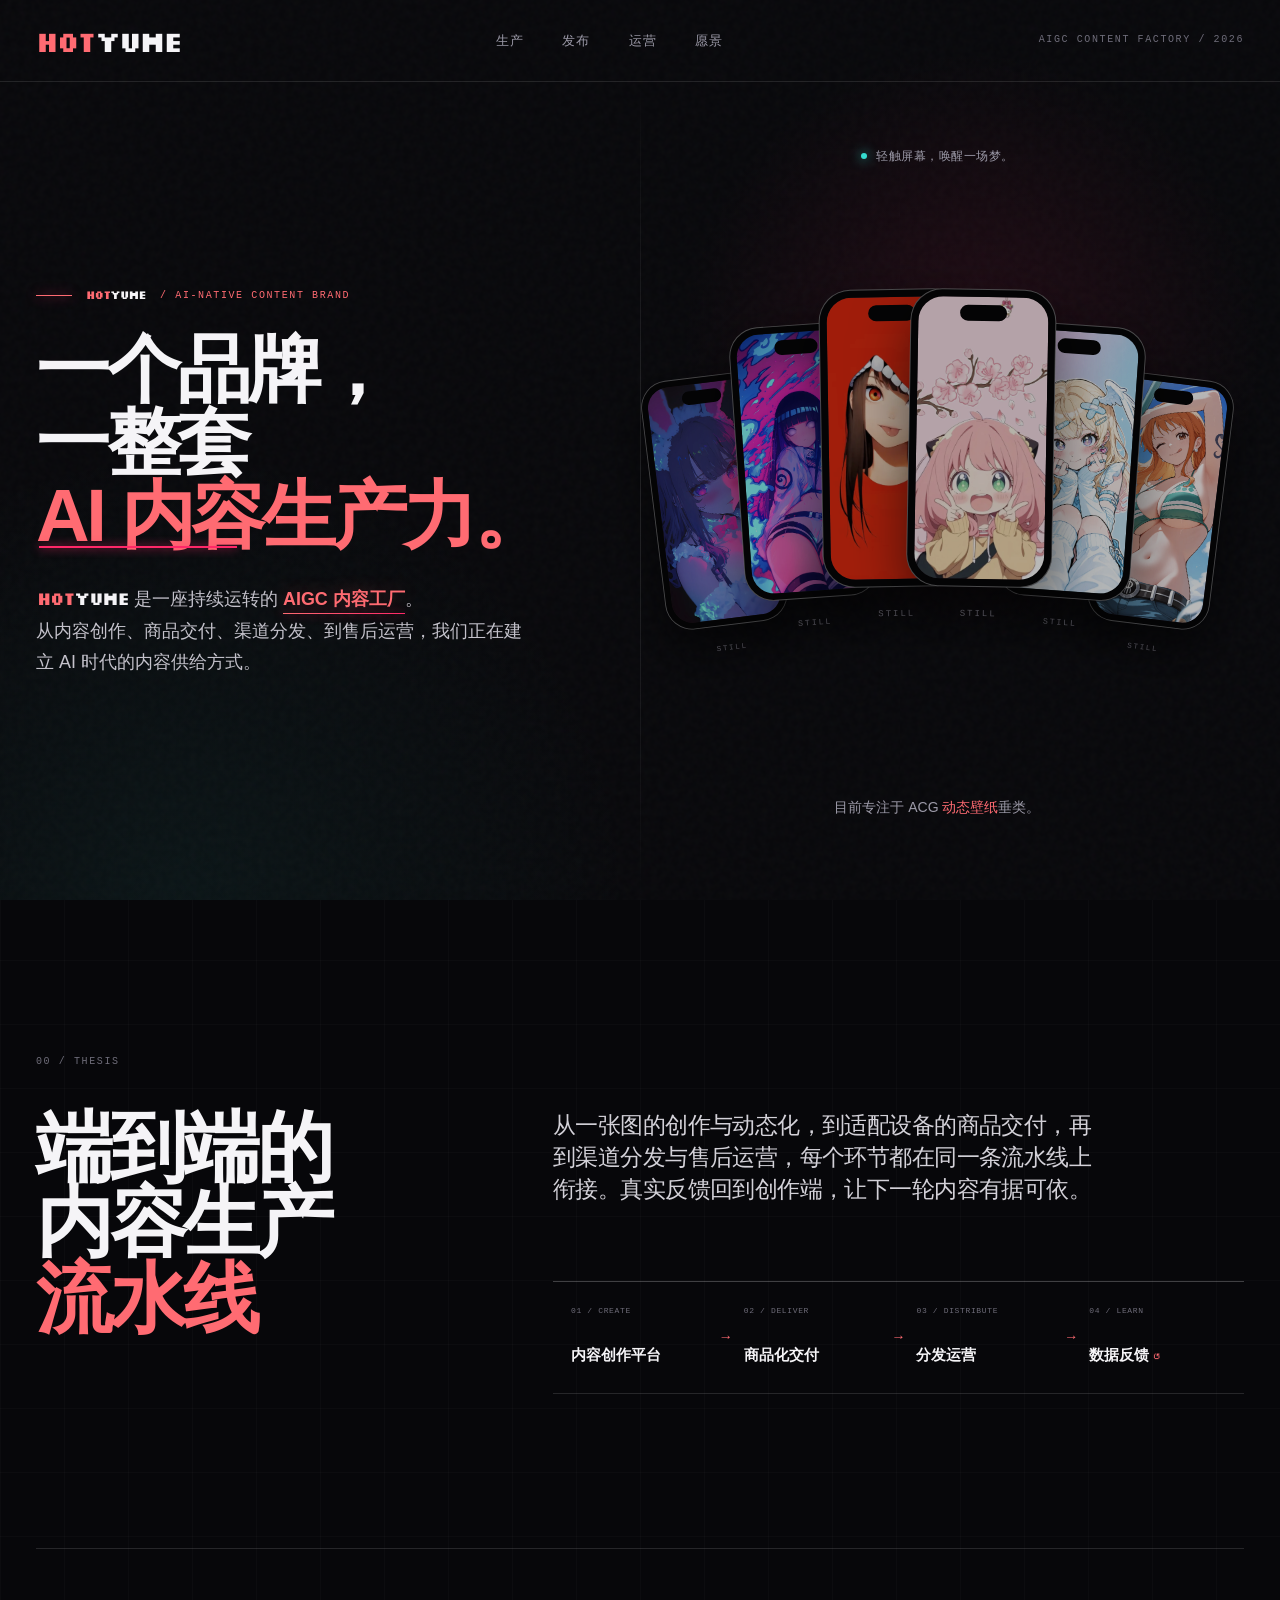
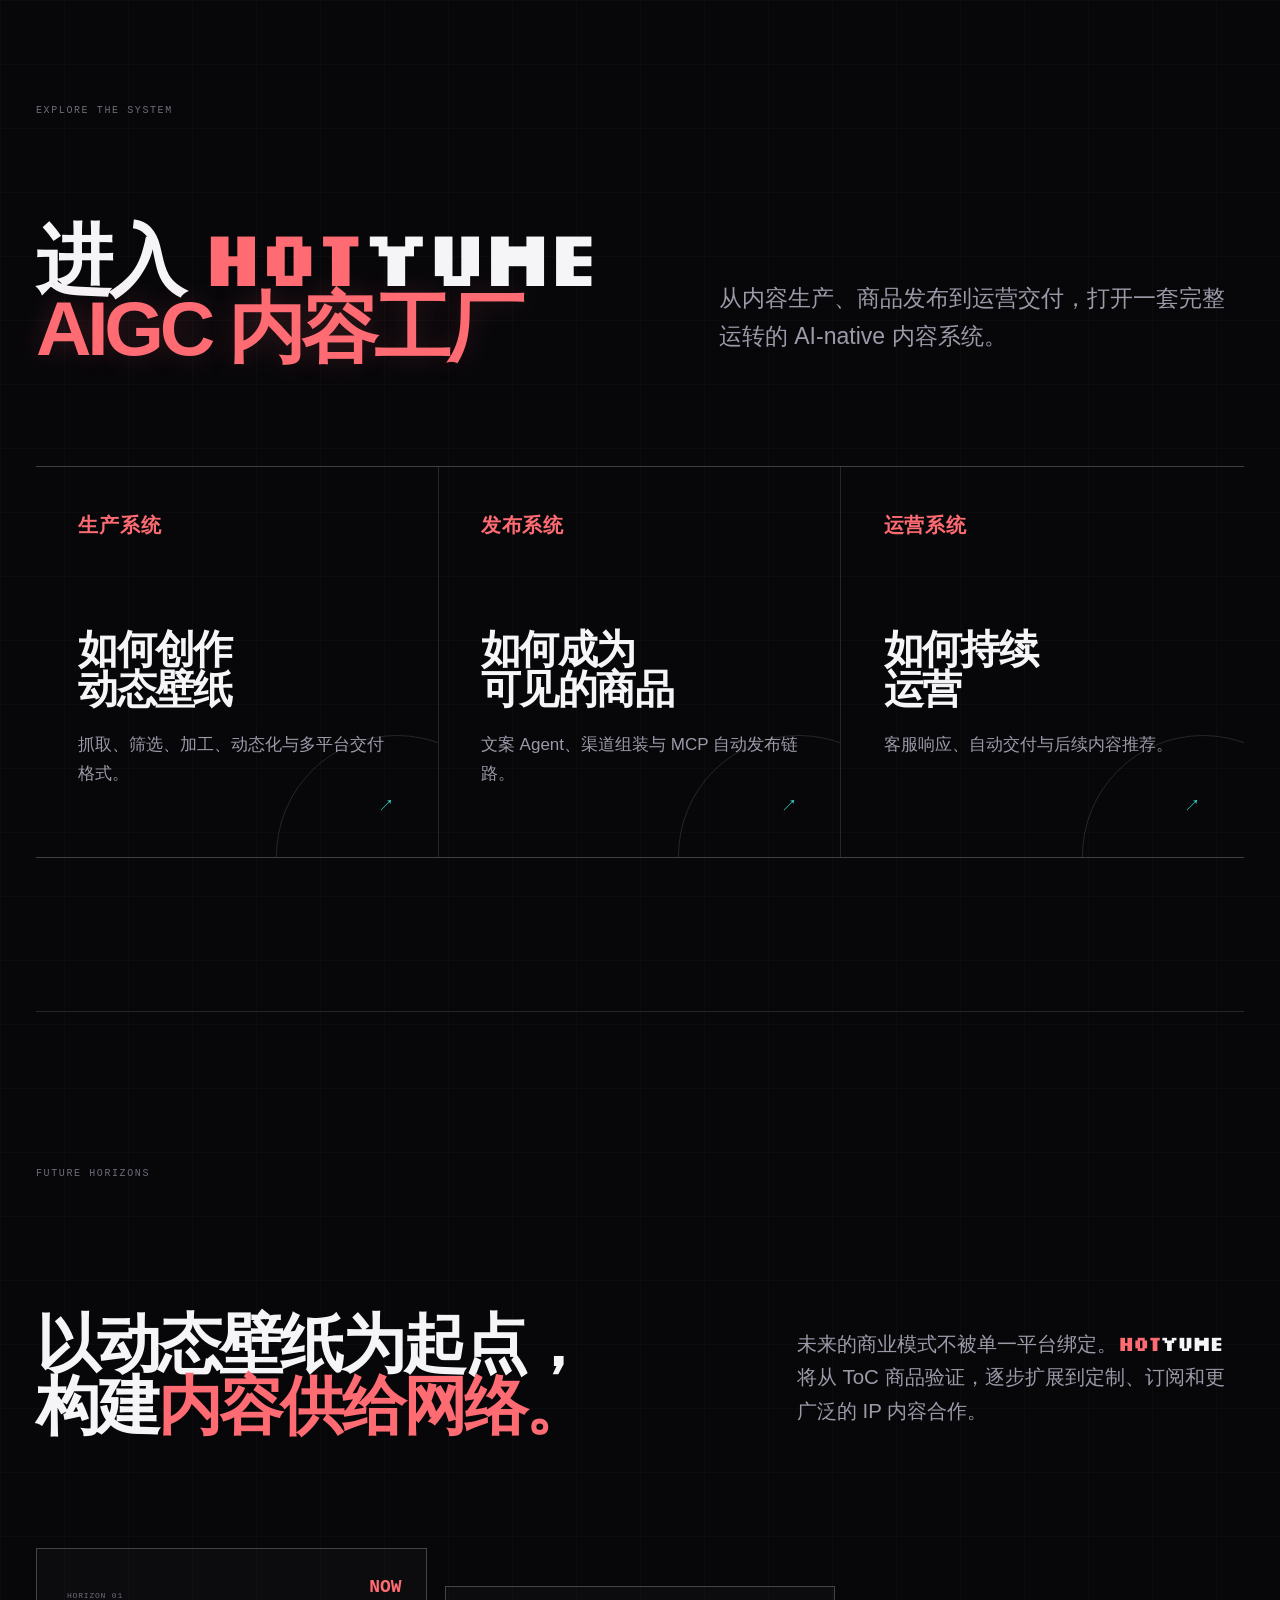
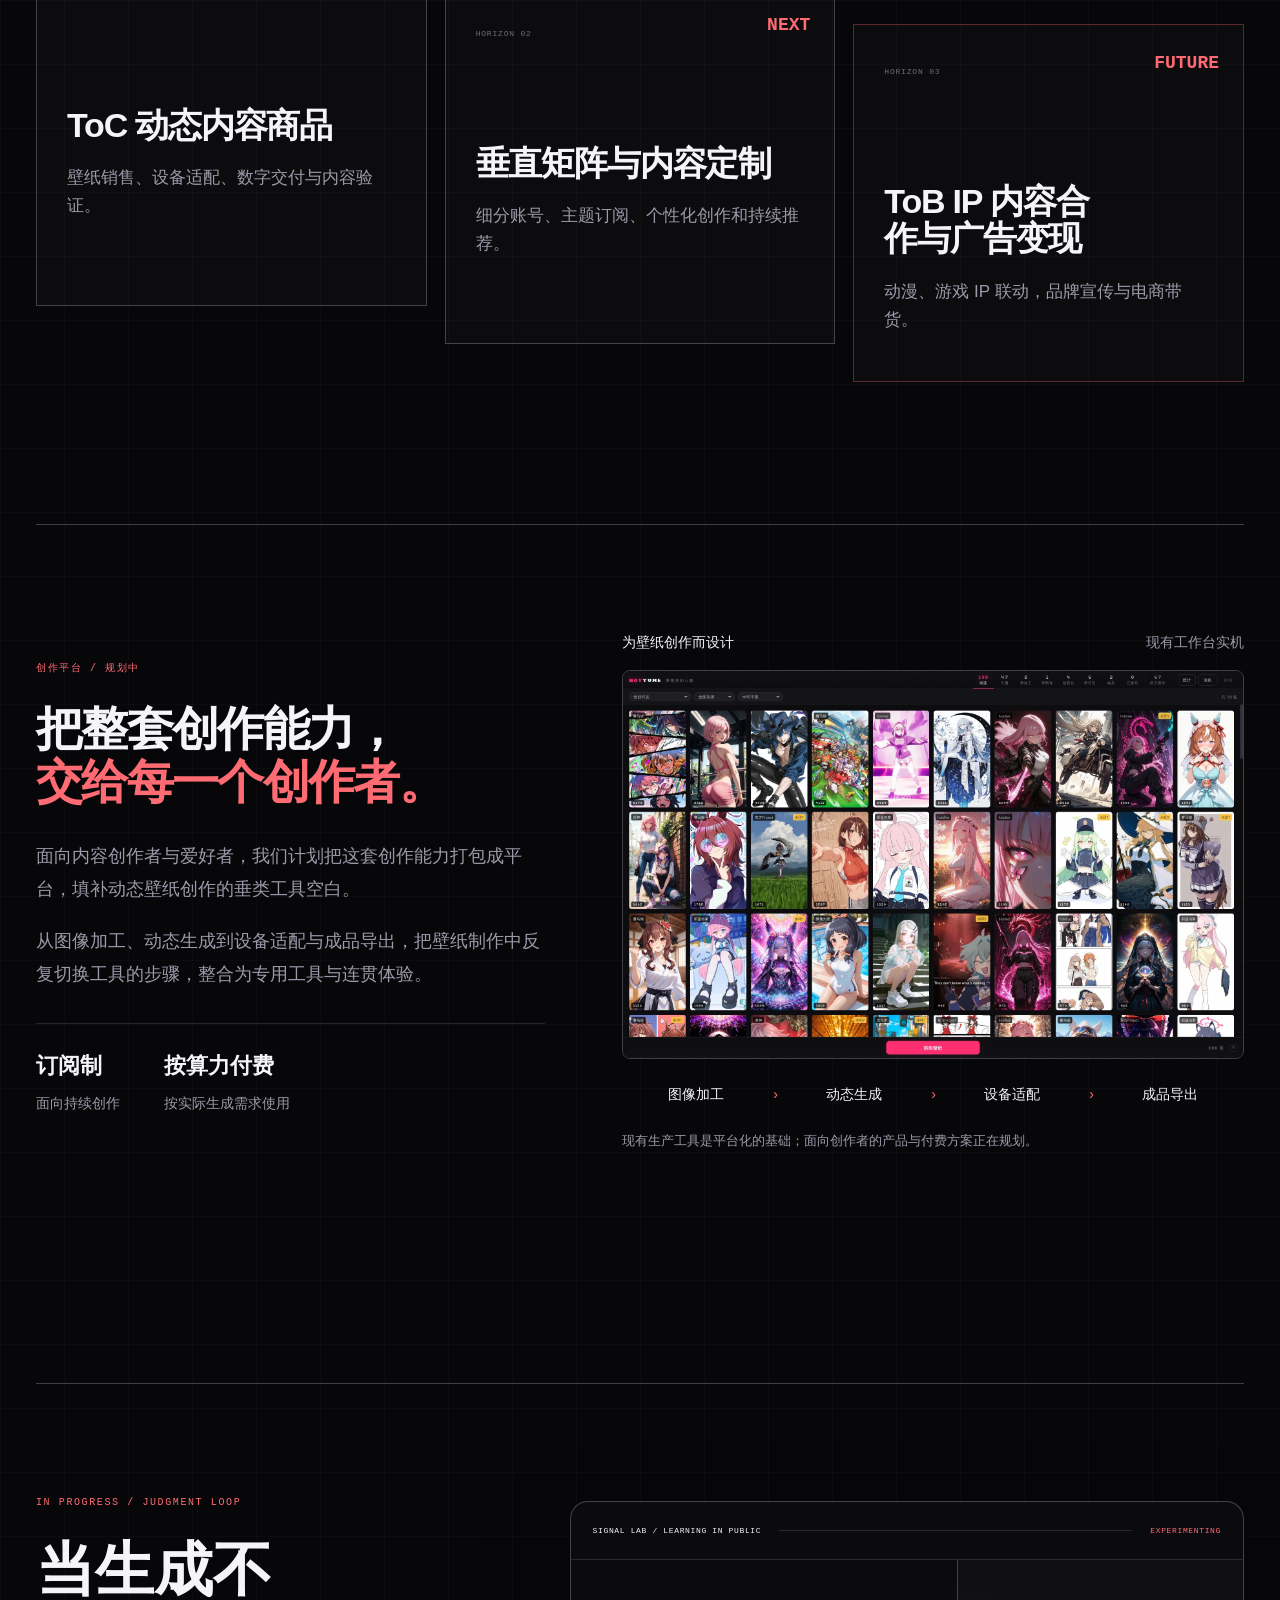
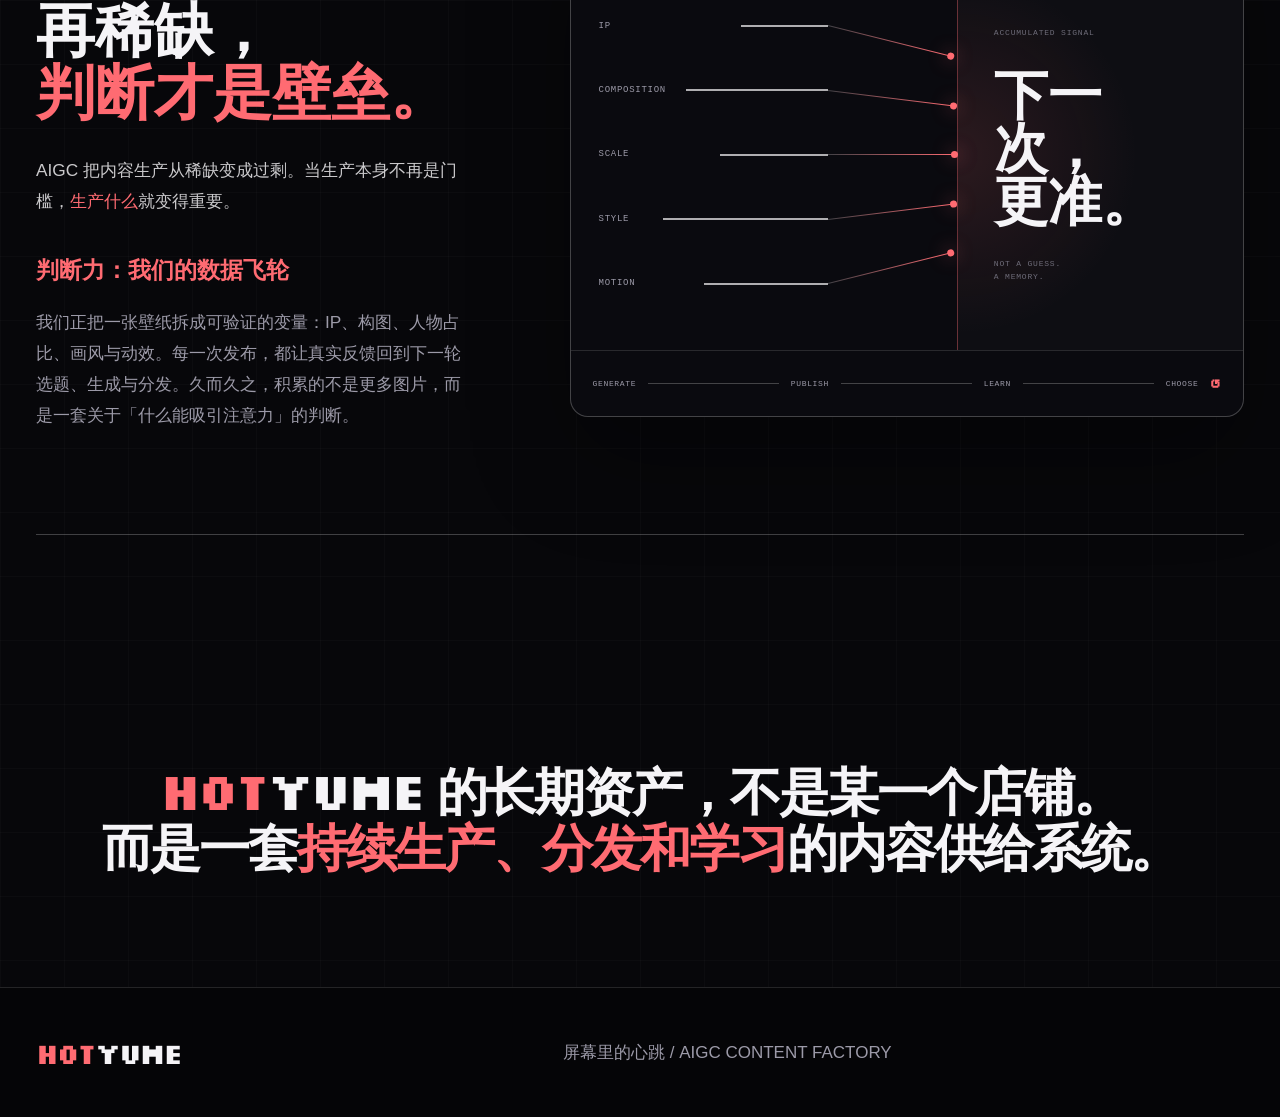
==== commit df037d9f: "Update portfolio content and inline wallpaper previews" ====
--- a/index.html
+++ b/index.html
@@ -13,11 +13,12 @@
     }
   </script>
   <link rel="icon" href="data:image/svg+xml,%3Csvg xmlns='http://www.w3.org/2000/svg' viewBox='0 0 64 64'%3E%3Crect width='64' height='64' rx='14' fill='%2307070a'/%3E%3Cpath d='M14 15h10v12h16V15h10v34H40V36H24v13H14z' fill='%23ff6b72'/%3E%3C/svg%3E">
-  <link rel="stylesheet" href="assets/base.css?v=20260824j">
+  <link rel="stylesheet" href="assets/base.css?v=20260926i">
   <link rel="stylesheet" href="assets/production.css?v=20260824a">
-  <link rel="stylesheet" href="assets/commercial.css?v=20260824g">
-  <link rel="stylesheet" href="assets/factory.css?v=20260823c">
-  <link rel="stylesheet" href="assets/responsive.css?v=20260824d">
+  <link rel="stylesheet" href="assets/commercial.css?v=20260926a">
+  <link rel="stylesheet" href="assets/factory.css?v=20260926a">
+  <link rel="stylesheet" href="assets/creator-platform.css?v=20260926a">
+  <link rel="stylesheet" href="assets/responsive.css?v=20260926b">
 </head>
 <body>
   <a class="skip-link" href="#main">跳到主要内容</a>
@@ -41,7 +42,7 @@
       <div class="hero-copy">
         <p class="eyebrow"><span class="hotyume-wordmark hotyume-wordmark--utility" data-hotyume-wordmark role="img" aria-label="HotYume"><span class="hotyume-wordmark__hot" aria-hidden="true">HOT</span><span class="hotyume-wordmark__yume" aria-hidden="true">YUME</span></span> / AI-NATIVE CONTENT BRAND</p>
         <h1 id="hero-title">一个品牌，<br>一整套 <em>AI 内容生产力。</em></h1>
-        <p class="hero-intro"><span class="hotyume-wordmark hotyume-wordmark--inline" data-hotyume-wordmark role="img" aria-label="HotYume"><span class="hotyume-wordmark__hot" aria-hidden="true">HOT</span><span class="hotyume-wordmark__yume" aria-hidden="true">YUME</span></span> 是一座持续运转的 <strong class="factory-highlight" data-factory-highlight>AIGC 内容工厂</strong>。从内容发现、创作与动态化，到分发、交付和运营，我们正在建立 AI 时代的内容供给方式。</p>
+        <p class="hero-intro"><span class="hotyume-wordmark hotyume-wordmark--inline" data-hotyume-wordmark role="img" aria-label="HotYume"><span class="hotyume-wordmark__hot" aria-hidden="true">HOT</span><span class="hotyume-wordmark__yume" aria-hidden="true">YUME</span></span> 是一座持续运转的 <strong class="factory-highlight" data-factory-highlight>AIGC 内容工厂</strong>。<br>从内容创作、商品交付、渠道分发、到售后运营，我们正在建立 AI 时代的内容供给方式。</p>
       </div>
 
       <div class="wallpaper-stage" aria-label="静态与动态壁纸互动展示">
@@ -119,21 +120,21 @@
             <span class="phone-state">STILL</span>
           </button>
         </div>
+        <p class="stage-caption">目前专注于 ACG <em>动态壁纸</em>垂类。</p>
       </div>
     </section>
 
     <section class="thesis section-pad" id="factory" aria-labelledby="factory-title">
       <div class="section-number">00 / THESIS</div>
       <div class="thesis-grid">
-        <h2 id="factory-title">这不是一家<br>壁纸店。</h2>
+        <h2 id="factory-title">端到端的<br>内容生产<em>流水线</em></h2>
         <div class="thesis-body">
-          <p class="lead">店铺只是距离用户最近的一扇窗口。真正持续积累的，是一套发现内容、生产内容、分发内容，再从反馈中学习的供给系统。</p>
+          <p class="lead">从一张图的创作与动态化，到适配设备的商品交付，再到渠道分发与售后运营，每个环节都在同一条流水线上衔接。真实反馈回到创作端，让下一轮内容有据可依。</p>
           <ol class="system-loop" aria-label="HotYume 内容闭环">
-            <li data-system-step><small>01 / DISCOVER</small><strong>内容发现</strong></li>
-            <li data-system-step><small>02 / CREATE</small><strong>Agent 生产</strong></li>
-            <li data-system-step><small>03 / PACKAGE</small><strong>商品化交付</strong></li>
-            <li data-system-step><small>04 / DISTRIBUTE</small><strong>分发运营</strong></li>
-            <li data-system-step><small>05 / LEARN</small><strong>数据反馈 <span aria-hidden="true">↺</span></strong></li>
+            <li data-system-step><small>01 / CREATE</small><strong>内容创作平台</strong></li>
+            <li data-system-step><small>02 / DELIVER</small><strong>商品化交付</strong></li>
+            <li data-system-step><small>03 / DISTRIBUTE</small><strong>分发运营</strong></li>
+            <li data-system-step><small>04 / LEARN</small><strong>数据反馈 <span aria-hidden="true">↺</span></strong></li>
           </ol>
         </div>
       </div>
@@ -147,38 +148,25 @@
       </div>
       <div class="factory-entry-grid reveal" aria-label="内容工厂三大章节">
         <a href="factory.html#production">
-          <span>01 / CONTENT PRODUCTION</span>
-          <h3>内容如何成为<br>动态资产</h3>
+          <span>生产系统</span>
+          <h3>如何创作<br>动态壁纸</h3>
           <p>抓取、筛选、加工、动态化与多平台交付格式。</p>
-          <b>进入生产系统 <i aria-hidden="true">↗</i></b>
+          <b> <i aria-hidden="true">↗</i></b>
         </a>
         <a href="factory.html#publishing">
-          <span>02 / PUBLISHING</span>
-          <h3>成品如何成为<br>可见的商品</h3>
+          <span>发布系统</span>
+          <h3>如何成为<br>可见的商品</h3>
           <p>文案 Agent、渠道组装与 MCP 自动发布链路。</p>
-          <b>查看发布系统 <i aria-hidden="true">↗</i></b>
+          <b> <i aria-hidden="true">↗</i></b>
         </a>
         <a href="factory.html#operations">
-          <span>03 / OPERATIONS</span>
-          <h3>购买如何成为<br>持续关系</h3>
+          <span>运营系统</span>
+          <h3>如何持续<br>运营</h3>
           <p>客服响应、自动交付与后续内容推荐。</p>
-          <b>查看运营系统 <i aria-hidden="true">↗</i></b>
+          <b> <i aria-hidden="true">↗</i></b>
         </a>
       </div>
     </section>
-    <section class="moat section-pad" id="moat" aria-labelledby="moat-title">
-      <div class="section-number">WHY IT SCALES</div>
-      <header class="moat-head reveal">
-        <h2 id="moat-title">审美形成壁垒，品牌积累价值，系统复制规模。</h2>
-        <p>以动态壁纸的审美与制作深度切入，用统一品牌沉淀认知，再由 AI-native 系统持续放大内容供给。</p>
-      </header>
-      <div class="moat-columns reveal">
-        <article><span>01 / CATEGORY DEPTH</span><h3>只做动态，意味着更深的生产工序。</h3><p>图像、动作、格式、设备和交付彼此耦合，也形成普通静态壁纸难以复制的能力壁垒。</p><b>动态优先</b></article>
-        <article><span>02 / BRAND SYSTEM</span><h3>让每一份内容，都能被一眼认出。</h3><p>Logo、水印、作品编号、样机与文案共同构成品牌，而不是给不同作品临时套上同一个模板。</p><b>审美一致</b></article>
-        <article><span>03 / AI-NATIVE SCALE</span><h3>不是多雇人，而是复制一整套工厂。</h3><p>Agent、工作台和反馈数据让同一套能力服务不同垂直内容需求，形成可扩展的账号与产品矩阵。</p><b>供给规模</b></article>
-      </div>
-    </section>
-
     <section class="vision section-pad" id="vision" aria-labelledby="vision-title">
       <div class="vision-intro reveal">
         <div class="section-number">FUTURE HORIZONS</div>
@@ -188,17 +176,35 @@
       <div class="horizons reveal">
         <article><span>HORIZON 01</span><b>NOW</b><h3>ToC 动态内容商品</h3><p>壁纸销售、设备适配、数字交付与内容验证。</p></article>
         <article><span>HORIZON 02</span><b>NEXT</b><h3>垂直矩阵与内容定制</h3><p>细分账号、主题订阅、个性化创作和持续推荐。</p></article>
-        <article><span>HORIZON 03</span><b>FUTURE</b><h3>ToB IP 与营销内容</h3><p>动漫、游戏 IP 联动，品牌宣传与电商动态内容生产。</p></article>
-      </div>
+        <article><span>HORIZON 03</span><b>FUTURE</b><h3>ToB IP 内容合作与广告变现</h3><p>动漫、游戏 IP 联动，品牌宣传与电商带货。</p></article>
+      </div>
+      <article class="creator-platform reveal" id="creator-platform" aria-labelledby="creator-platform-title">
+        <div class="platform-copy">
+          <p class="kicker">创作平台 / 规划中</p>
+          <h3 id="creator-platform-title">把整套创作能力，<br><em>交给每一个创作者。</em></h3>
+          <p>面向内容创作者与爱好者，我们计划把这套创作能力打包成平台，填补动态壁纸创作的垂类工具空白。</p>
+          <p>从图像加工、动态生成到设备适配与成品导出，把壁纸制作中反复切换工具的步骤，整合为专用工具与连贯体验。</p>
+          <div class="platform-pricing" aria-label="计划中的付费方式">
+            <div><strong>订阅制</strong><span>面向持续创作</span></div>
+            <div><strong>按算力付费</strong><span>按实际生成需求使用</span></div>
+          </div>
+        </div>
+        <figure class="platform-preview">
+          <div class="platform-preview-head"><span>为壁纸创作而设计</span><span>现有工作台实机</span></div>
+          <img src="assets/media/factory/workbench-overview.webp" width="1920" height="1200" loading="lazy" alt="现有壁纸工作台：统一浏览、筛选与管理创作素材">
+          <ol aria-label="平台创作流程"><li>图像加工</li><li>动态生成</li><li>设备适配</li><li>成品导出</li></ol>
+          <figcaption>现有生产工具是平台化的基础；面向创作者的产品与付费方案正在规划。</figcaption>
+        </figure>
+      </article>
       <article class="judgment-lab reveal" aria-labelledby="judgment-title">
         <div class="judgment-copy">
           <span class="kicker">IN PROGRESS / JUDGMENT LOOP</span>
           <h3 id="judgment-title">当生成不再稀缺，<em>判断才是壁垒。</em></h3>
           <div class="judgment-story">
-            <p>AIGC 把内容生产从稀缺变成过剩。模型的能力终会拉平，真正拉开差距的，不是谁生成得更多，而是谁更早知道什么值得做。</p>
+            <p>AIGC 把内容生产从稀缺变成过剩。当生产本身不再是门槛，<em>生产什么</em>就变得重要。</p>
+            <h4>判断力：我们的数据飞轮</h4>
             <p>我们正把一张壁纸拆成可验证的变量：IP、构图、人物占比、画风与动效。每一次发布，都让真实反馈回到下一轮选题、生成与分发。久而久之，积累的不是更多图片，而是一套关于「什么能吸引注意力」的判断。</p>
           </div>
-          <small>模型共享。判断复利。</small>
         </div>
         <div class="judgment-visual" role="img" aria-label="判断力实验图：IP、构图、人物占比、画风和动效五类变量，经过生成、发布和学习，持续校准下一轮内容选择">
           <div class="judgment-visual__head"><span>SIGNAL LAB / LEARNING IN PUBLIC</span><i></i><b>EXPERIMENTING</b></div>
@@ -225,6 +231,6 @@
     <p>屏幕里的心跳 / AIGC CONTENT FACTORY</p>
   </footer>
 
-  <script type="module" src="assets/site.mjs?v=20260823h"></script>
+  <script type="module" src="assets/site.mjs?v=20260926i"></script>
 </body>
 </html>
--- a/assets/base.css
+++ b/assets/base.css
@@ -359,7 +359,6 @@
   color: var(--muted);
   font-size: 12px;
   letter-spacing: 0.04em;
-  transform: translateY(36px);
 }
 
 .stage-hint span {
@@ -449,11 +448,38 @@
 }
 
 .phone-card:hover,
-.phone-card:focus-visible,
-.phone-card.is-live {
+.phone-card:focus-visible {
   z-index: 8;
   filter: brightness(1);
   transform: translate(var(--phone-x), calc(var(--phone-y) - 18px)) rotate(0) scale(1.05);
+}
+
+.phone-deck[data-expanded="true"] .phone-card {
+  z-index: var(--phone-z, 1);
+  transform: translate(var(--spread-x), var(--phone-y)) rotate(var(--phone-rotate)) scale(var(--spread-scale));
+}
+
+.phone-deck[data-expanded="true"] .phone-card[aria-pressed="true"] {
+  z-index: 10;
+  filter: brightness(1);
+  transform: translate(var(--spread-x), var(--phone-y)) rotate(0deg) scale(var(--spread-scale));
+}
+
+.stage-caption {
+  margin: 20px 0 0;
+  color: var(--muted);
+  font-size: 14px;
+  text-align: center;
+}
+
+.thesis h2 em {
+  display: block;
+  white-space: nowrap;
+}
+
+.stage-caption em, .thesis h2 em {
+  color: var(--hot-coral);
+  font-style: normal;
 }
 
 .phone-shell {
@@ -687,7 +713,7 @@
 
 .system-loop {
   display: grid;
-  grid-template-columns: repeat(5, minmax(0, 1fr));
+  grid-template-columns: repeat(4, minmax(0, 1fr));
   gap: 0;
   margin-bottom: 0;
   margin-top: 76px;
--- a/assets/production.css
+++ b/assets/production.css
@@ -118,7 +118,7 @@
 
 .pipeline-main div {
   position: relative;
-  min-height: 112px;
+  min-height: 190px;
   padding: 22px 16px;
   border-right: 1px solid var(--line);
 }
@@ -153,38 +153,25 @@
   font-weight: 600;
 }
 
-.pipeline-fork {
-  display: grid;
-  grid-template-columns: 0.4fr 1fr 1fr;
-  border-top: 1px solid var(--line);
-}
-
-.pipeline-fork > span {
-  display: grid;
-  place-items: center;
+.pipeline-main small {
+  display: block;
+  margin-top: 18px;
   color: var(--dream-cyan);
-  font-family: var(--font-utility);
-  font-size: 9px;
-  letter-spacing: 0.14em;
-}
-
-.pipeline-fork div {
-  padding: 22px 28px;
-  border-left: 1px solid var(--line);
-}
-
-.pipeline-fork b,
-.pipeline-fork small {
-  display: block;
-}
-
-.pipeline-fork b {
-  margin-bottom: 4px;
-}
-
-.pipeline-fork small {
-  color: var(--muted-2);
-}
+  font-size: 13px;
+  line-height: 1.8;
+}
+
+.pipeline-main .pipeline-tool { color: var(--muted); }
+
+.image-agent-scenarios {
+  padding-left: 1.2em;
+  margin: 24px 0 0;
+  color: var(--muted);
+  font-size: 18px;
+  line-height: 1.9;
+}
+
+.image-agent-scenarios li::marker { color: var(--hot-coral); }
 
 .showcase {
   margin-top: clamp(100px, 12vw, 180px);
--- a/assets/commercial.css
+++ b/assets/commercial.css
@@ -1,6 +1,17 @@
 .chapter-publishing {
   background: linear-gradient(180deg, rgba(255, 40, 104, 0.035), transparent 24%);
 }
+
+.publishing-subtitle {
+  margin: 0 0 32px;
+  color: var(--hot-coral);
+  font-size: clamp(22px, 2vw, 30px);
+  font-weight: 600;
+  line-height: 1.4;
+}
+
+.publishing-subtitle--agent { max-width: 1230px; margin-inline: auto; }
+.publishing-subtitle--channels { margin-top: clamp(130px, 14vw, 220px); }
 
 .publish-demo {
   display: grid;
@@ -242,8 +253,8 @@
   display: grid;
   grid-template-columns: 1fr auto 1fr auto 1fr;
   gap: 22px;
-  align-items: center;
-  margin-top: clamp(130px, 14vw, 220px);
+  align-items: stretch;
+  margin-top: 0;
 }
 
 .channel-map > div {
@@ -254,6 +265,7 @@
 }
 
 .channel-map > i {
+  align-self: center;
   width: 34px;
   height: 1px;
   background: var(--hot-coral);
@@ -449,7 +461,7 @@
   right: 24px;
   color: var(--hot-coral);
   font-family: var(--font-utility);
-  font-size: 8px;
+  font-size: 18px;
 }
 
 .horizons h3 {
@@ -483,6 +495,16 @@
   display: block;
   color: var(--hot-coral);
   font-style: normal;
+}
+
+.judgment-story em, .judgment-story h4 {
+  color: var(--hot-coral);
+  font-style: normal;
+}
+
+.judgment-story h4 {
+  margin: 16px 0 0;
+  font-size: clamp(20px, 1.8vw, 28px);
 }
 
 .judgment-story {
--- a/assets/factory.css
+++ b/assets/factory.css
@@ -95,6 +95,10 @@
 }
 
 .factory-entry-grid span {
+  font-family: var(--font-display);
+  font-size: 20px;
+  font-weight: 600;
+  letter-spacing: 0.04em;
   color: var(--hot-coral);
 }
 
@@ -119,7 +123,7 @@
   bottom: 36px;
   left: clamp(30px, 3.3vw, 54px);
   display: flex;
-  justify-content: space-between;
+  justify-content: flex-end;
   color: var(--paper);
   font-weight: 500;
 }
--- a/assets/creator-platform.css
+++ b/assets/creator-platform.css
@@ -0,0 +1,59 @@
+.creator-platform {
+  display: grid;
+  grid-template-columns: minmax(0, 0.9fr) minmax(0, 1.1fr);
+  align-items: center;
+  gap: clamp(40px, 6vw, 90px);
+  margin-top: clamp(180px, 17vw, 260px);
+  padding-top: 90px;
+  border-top: 1px solid var(--line-strong);
+}
+.platform-copy h3 {
+  margin: 24px 0 32px;
+  font-family: var(--font-display);
+  font-size: clamp(38px, 3.7vw, 62px);
+  line-height: 1.12;
+  letter-spacing: -0.035em;
+}
+.platform-copy h3 em {
+  display: block;
+  color: var(--hot-coral);
+  font-style: normal;
+}
+.platform-copy > p:not(.kicker) {
+  color: var(--muted);
+  font-size: 18px;
+  line-height: 1.85;
+}
+.platform-pricing {
+  display: flex;
+  gap: 44px;
+  margin-top: 32px;
+  padding-top: 24px;
+  border-top: 1px solid var(--line);
+}
+.platform-pricing strong { display: block; font-size: 22px; }
+.platform-pricing span { display: block; margin-top: 8px; font-size: 14px; color: var(--muted); }
+.platform-preview { min-width: 0; margin: 0; }
+.platform-preview-head {
+  display: flex;
+  flex-wrap: wrap;
+  justify-content: space-between;
+  gap: 12px;
+  padding: 16px 0;
+  font-size: 14px;
+}
+.platform-preview-head span:last-child { color: var(--muted); }
+.platform-preview img { display: block; width: 100%; height: auto; border: 1px solid var(--line-strong); border-radius: 8px; }
+.platform-preview ol { display: grid; grid-template-columns: repeat(4, 1fr); gap: 10px; list-style: none; margin: 24px 0; padding: 0; }
+.platform-preview li { position: relative; font-size: 14px; text-align: center; }
+.platform-preview li:not(:last-child)::after { content: '›'; position: absolute; right: -8px; color: var(--hot-coral); }
+.platform-preview figcaption { color: var(--muted); font-size: 13px; line-height: 1.7; }
+@media (max-width: 1180px) {
+  .creator-platform { grid-template-columns: 1fr; }
+  .platform-preview { width: min(880px, 100%); margin-left: auto; }
+}
+@media (max-width: 760px) {
+  .creator-platform { margin-top: 90px; padding-top: 64px; }
+  .platform-copy h3 { font-size: 36px; }
+  .platform-pricing { gap: 28px; }
+}
--- a/assets/responsive.css
+++ b/assets/responsive.css
@@ -49,9 +49,6 @@
     padding: 60px 0 0;
   }
 
-  .phone-deck {
-    min-height: 540px;
-  }
 
   .thesis-grid,
   .chapter-head,
@@ -123,19 +120,6 @@
     border-bottom: 1px solid var(--line);
   }
 
-  .pipeline-fork {
-    grid-template-columns: 1fr;
-  }
-
-  .pipeline-fork > span {
-    min-height: 55px;
-  }
-
-  .pipeline-fork div {
-    border-top: 1px solid var(--line);
-    border-left: 0;
-  }
-
   .publish-demo {
     grid-template-columns: minmax(180px, 0.55fr) 1.45fr;
   }
@@ -229,11 +213,6 @@
 
   .wallpaper-stage {
     padding-top: 35px;
-  }
-
-  .stage-hint {
-    margin-left: 0;
-    transform: translateY(8px);
   }
 
   .phone-deck {
@@ -368,16 +347,26 @@
     font-size: clamp(42px, 12vw, 58px);
   }
 
-  .pipeline-main {
-    grid-template-columns: repeat(2, 1fr);
-  }
+  .pipeline-main { grid-template-columns: 1fr; }
 
   .pipeline-main div {
-    min-height: 90px;
-  }
-
-  .pipeline-main span {
-    margin-top: 18px;
+    display: grid;
+    grid-template-columns: 26px minmax(0, 1fr) minmax(0, 1fr);
+    align-items: center;
+    gap: 12px;
+    min-height: 84px;
+    padding: 18px 12px;
+    border-right: 0;
+  }
+
+  .pipeline-main span, .pipeline-main small { margin: 0; }
+
+  .pipeline-main div:not(:last-child)::after {
+    top: auto;
+    right: auto;
+    bottom: -4px;
+    left: 24px;
+    transform: rotate(135deg);
   }
 
   .showcase {
